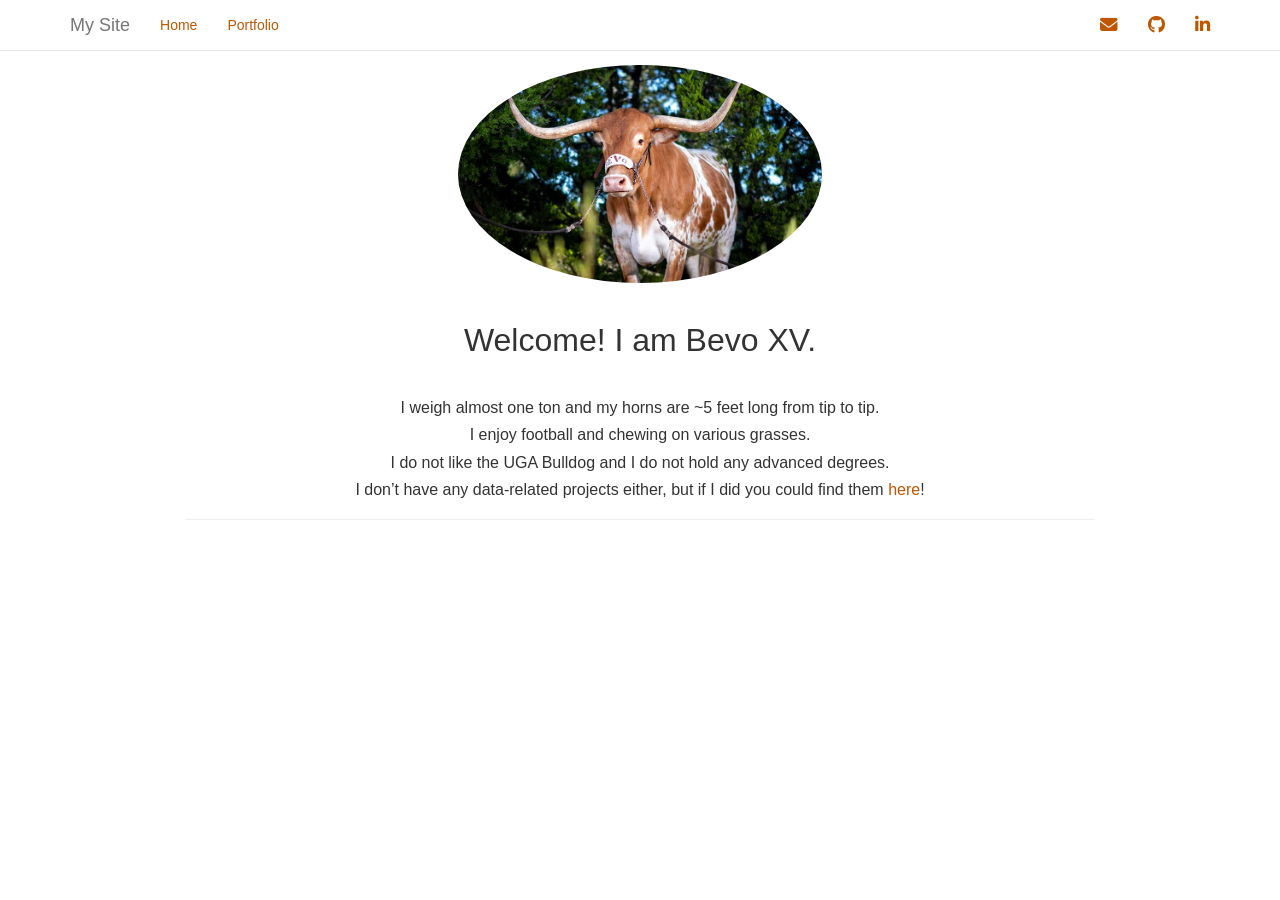
==== index.html @ e65f434f "website" ====
<!DOCTYPE html>

<html>

<head>

<meta charset="utf-8" />
<meta name="generator" content="pandoc" />
<meta http-equiv="X-UA-Compatible" content="IE=EDGE" />




<title>Your Name</title>

<script src="site_libs/header-attrs-2.24/header-attrs.js"></script>
<script src="site_libs/jquery-3.6.0/jquery-3.6.0.min.js"></script>
<meta name="viewport" content="width=device-width, initial-scale=1" />
<link href="site_libs/bootstrap-3.3.5/css/bootstrap.min.css" rel="stylesheet" />
<script src="site_libs/bootstrap-3.3.5/js/bootstrap.min.js"></script>
<script src="site_libs/bootstrap-3.3.5/shim/html5shiv.min.js"></script>
<script src="site_libs/bootstrap-3.3.5/shim/respond.min.js"></script>
<style>h1 {font-size: 34px;}
       h1.title {font-size: 38px;}
       h2 {font-size: 30px;}
       h3 {font-size: 24px;}
       h4 {font-size: 18px;}
       h5 {font-size: 16px;}
       h6 {font-size: 12px;}
       code {color: inherit; background-color: rgba(0, 0, 0, 0.04);}
       pre:not([class]) { background-color: white }</style>
<script src="site_libs/navigation-1.1/tabsets.js"></script>
<link href="site_libs/highlightjs-9.12.0/default.css" rel="stylesheet" />
<script src="site_libs/highlightjs-9.12.0/highlight.js"></script>
<link href="site_libs/font-awesome-6.4.0/css/all.min.css" rel="stylesheet" />
<link href="site_libs/font-awesome-6.4.0/css/v4-shims.min.css" rel="stylesheet" />

<style type="text/css">
  code{white-space: pre-wrap;}
  span.smallcaps{font-variant: small-caps;}
  span.underline{text-decoration: underline;}
  div.column{display: inline-block; vertical-align: top; width: 50%;}
  div.hanging-indent{margin-left: 1.5em; text-indent: -1.5em;}
  ul.task-list{list-style: none;}
    </style>

<style type="text/css">code{white-space: pre;}</style>
<script type="text/javascript">
if (window.hljs) {
  hljs.configure({languages: []});
  hljs.initHighlightingOnLoad();
  if (document.readyState && document.readyState === "complete") {
    window.setTimeout(function() { hljs.initHighlighting(); }, 0);
  }
}
</script>






<link rel="stylesheet" href="styles.css" type="text/css" />



<style type = "text/css">
.main-container {
  max-width: 940px;
  margin-left: auto;
  margin-right: auto;
}
img {
  max-width:100%;
}
.tabbed-pane {
  padding-top: 12px;
}
.html-widget {
  margin-bottom: 20px;
}
button.code-folding-btn:focus {
  outline: none;
}
summary {
  display: list-item;
}
details > summary > p:only-child {
  display: inline;
}
pre code {
  padding: 0;
}
</style>


<style type="text/css">
.dropdown-submenu {
  position: relative;
}
.dropdown-submenu>.dropdown-menu {
  top: 0;
  left: 100%;
  margin-top: -6px;
  margin-left: -1px;
  border-radius: 0 6px 6px 6px;
}
.dropdown-submenu:hover>.dropdown-menu {
  display: block;
}
.dropdown-submenu>a:after {
  display: block;
  content: " ";
  float: right;
  width: 0;
  height: 0;
  border-color: transparent;
  border-style: solid;
  border-width: 5px 0 5px 5px;
  border-left-color: #cccccc;
  margin-top: 5px;
  margin-right: -10px;
}
.dropdown-submenu:hover>a:after {
  border-left-color: #adb5bd;
}
.dropdown-submenu.pull-left {
  float: none;
}
.dropdown-submenu.pull-left>.dropdown-menu {
  left: -100%;
  margin-left: 10px;
  border-radius: 6px 0 6px 6px;
}
</style>

<script type="text/javascript">
// manage active state of menu based on current page
$(document).ready(function () {
  // active menu anchor
  href = window.location.pathname
  href = href.substr(href.lastIndexOf('/') + 1)
  if (href === "")
    href = "index.html";
  var menuAnchor = $('a[href="' + href + '"]');

  // mark the anchor link active (and if it's in a dropdown, also mark that active)
  var dropdown = menuAnchor.closest('li.dropdown');
  if (window.bootstrap) { // Bootstrap 4+
    menuAnchor.addClass('active');
    dropdown.find('> .dropdown-toggle').addClass('active');
  } else { // Bootstrap 3
    menuAnchor.parent().addClass('active');
    dropdown.addClass('active');
  }

  // Navbar adjustments
  var navHeight = $(".navbar").first().height() + 15;
  var style = document.createElement('style');
  var pt = "padding-top: " + navHeight + "px; ";
  var mt = "margin-top: -" + navHeight + "px; ";
  var css = "";
  // offset scroll position for anchor links (for fixed navbar)
  for (var i = 1; i <= 6; i++) {
    css += ".section h" + i + "{ " + pt + mt + "}\n";
  }
  style.innerHTML = "body {" + pt + "padding-bottom: 40px; }\n" + css;
  document.head.appendChild(style);
});
</script>

<!-- tabsets -->

<style type="text/css">
.tabset-dropdown > .nav-tabs {
  display: inline-table;
  max-height: 500px;
  min-height: 44px;
  overflow-y: auto;
  border: 1px solid #ddd;
  border-radius: 4px;
}

.tabset-dropdown > .nav-tabs > li.active:before, .tabset-dropdown > .nav-tabs.nav-tabs-open:before {
  content: "\e259";
  font-family: 'Glyphicons Halflings';
  display: inline-block;
  padding: 10px;
  border-right: 1px solid #ddd;
}

.tabset-dropdown > .nav-tabs.nav-tabs-open > li.active:before {
  content: "\e258";
  font-family: 'Glyphicons Halflings';
  border: none;
}

.tabset-dropdown > .nav-tabs > li.active {
  display: block;
}

.tabset-dropdown > .nav-tabs > li > a,
.tabset-dropdown > .nav-tabs > li > a:focus,
.tabset-dropdown > .nav-tabs > li > a:hover {
  border: none;
  display: inline-block;
  border-radius: 4px;
  background-color: transparent;
}

.tabset-dropdown > .nav-tabs.nav-tabs-open > li {
  display: block;
  float: none;
}

.tabset-dropdown > .nav-tabs > li {
  display: none;
}
</style>

<!-- code folding -->




</head>

<body>


<div class="container-fluid main-container">




<div class="navbar navbar-default  navbar-fixed-top" role="navigation">
  <div class="container">
    <div class="navbar-header">
      <button type="button" class="navbar-toggle collapsed" data-toggle="collapse" data-bs-toggle="collapse" data-target="#navbar" data-bs-target="#navbar">
        <span class="icon-bar"></span>
        <span class="icon-bar"></span>
        <span class="icon-bar"></span>
      </button>
      <a class="navbar-brand" href="index.html">My Site</a>
    </div>
    <div id="navbar" class="navbar-collapse collapse">
      <ul class="nav navbar-nav">
        <li>
  <a href="index.html">Home</a>
</li>
<li>
  <a href="portfolio.html">Portfolio</a>
</li>
      </ul>
      <ul class="nav navbar-nav navbar-right">
        <li>
  <a href="mailto:&lt;your@email.com&gt;">
    <span class="fa fa-envelope fa-lg"></span>
     
  </a>
</li>
<li>
  <a href="http://github.com/USERNAME/">
    <span class="fa fa-github fa-lg"></span>
     
  </a>
</li>
<li>
  <a href="http://linkedin.com/USERNAME">
    <span class="fa fa-linkedin fa-lg"></span>
     
  </a>
</li>
      </ul>
    </div><!--/.nav-collapse -->
  </div><!--/.container -->
</div><!--/.navbar -->

<div id="header">




</div>


<p><img src="avatar.jpg" style=width:40% class="img-circle"></p>
<p><br></p>
<div id="welcome-i-am-bevo-xv." class="section level1">
<h1>Welcome! I am Bevo XV.</h1>
<p></br></p>
<div
id="i-weigh-almost-one-ton-and-my-horns-are-5-feet-long-from-tip-to-tip."
class="section level5">
<h5>I weigh almost one ton and my horns are ~5 feet long from tip to
tip.</h5>
</div>
<div id="i-enjoy-football-and-chewing-on-various-grasses."
class="section level5">
<h5>I enjoy football and chewing on various grasses.</h5>
</div>
<div
id="i-do-not-like-the-uga-bulldog-and-i-do-not-hold-any-advanced-degrees."
class="section level5">
<h5>I do not like the UGA Bulldog and I do not hold any advanced
degrees.</h5>
</div>
<div
id="i-dont-have-any-data-related-projects-either-but-if-i-did-you-could-find-them-here"
class="section level5">
<h5>I don’t have any data-related projects either, but if I did you
could find them <a href="/portfolio">here</a>!</h5>
<hr />
</div>
</div>




</div>

<script>

// add bootstrap table styles to pandoc tables
function bootstrapStylePandocTables() {
  $('tr.odd').parent('tbody').parent('table').addClass('table table-condensed');
}
$(document).ready(function () {
  bootstrapStylePandocTables();
});


</script>

<!-- tabsets -->

<script>
$(document).ready(function () {
  window.buildTabsets("TOC");
});

$(document).ready(function () {
  $('.tabset-dropdown > .nav-tabs > li').click(function () {
    $(this).parent().toggleClass('nav-tabs-open');
  });
});
</script>

<!-- code folding -->


<!-- dynamically load mathjax for compatibility with self-contained -->
<script>
  (function () {
    var script = document.createElement("script");
    script.type = "text/javascript";
    script.src  = "https://mathjax.rstudio.com/latest/MathJax.js?config=TeX-AMS-MML_HTMLorMML";
    document.getElementsByTagName("head")[0].appendChild(script);
  })();
</script>

</body>
</html>
---- site_libs/highlightjs-9.12.0/default.css ----
.hljs-literal {
  color: #990073;
}

.hljs-number {
  color: #099;
}

.hljs-comment {
  color: #998;
  font-style: italic;
}

.hljs-keyword {
  color: #900;
  font-weight: bold;
}

.hljs-string {
  color: #d14;
}
---- site_libs/font-awesome-6.4.0/css/v4-shims.min.css ----
/*!
 * Font Awesome Free 6.4.0 by @fontawesome - https://fontawesome.com
 * License - https://fontawesome.com/license/free (Icons: CC BY 4.0, Fonts: SIL OFL 1.1, Code: MIT License)
 * Copyright 2023 Fonticons, Inc.
 */
.fa.fa-glass:before{content:"\f000"}.fa.fa-envelope-o{font-family:"Font Awesome 6 Free";font-weight:400}.fa.fa-envelope-o:before{content:"\f0e0"}.fa.fa-star-o{font-family:"Font Awesome 6 Free";font-weight:400}.fa.fa-star-o:before{content:"\f005"}.fa.fa-close:before,.fa.fa-remove:before{content:"\f00d"}.fa.fa-gear:before{content:"\f013"}.fa.fa-trash-o{font-family:"Font Awesome 6 Free";font-weight:400}.fa.fa-trash-o:before{content:"\f2ed"}.fa.fa-home:before{content:"\f015"}.fa.fa-file-o{font-family:"Font Awesome 6 Free";font-weight:400}.fa.fa-file-o:before{content:"\f15b"}.fa.fa-clock-o{font-family:"Font Awesome 6 Free";font-weight:400}.fa.fa-clock-o:before{content:"\f017"}.fa.fa-arrow-circle-o-down{font-family:"Font Awesome 6 Free";font-weight:400}.fa.fa-arrow-circle-o-down:before{content:"\f358"}.fa.fa-arrow-circle-o-up{font-family:"Font Awesome 6 Free";font-weight:400}.fa.fa-arrow-circle-o-up:before{content:"\f35b"}.fa.fa-play-circle-o{font-family:"Font Awesome 6 Free";font-weight:400}.fa.fa-play-circle-o:before{content:"\f144"}.fa.fa-repeat:before,.fa.fa-rotate-right:before{content:"\f01e"}.fa.fa-refresh:before{content:"\f021"}.fa.fa-list-alt{font-family:"Font Awesome 6 Free";font-weight:400}.fa.fa-list-alt:before{content:"\f022"}.fa.fa-dedent:before{content:"\f03b"}.fa.fa-video-camera:before{content:"\f03d"}.fa.fa-picture-o{font-family:"Font Awesome 6 Free";font-weight:400}.fa.fa-picture-o:before{content:"\f03e"}.fa.fa-photo{font-family:"Font Awesome 6 Free";font-weight:400}.fa.fa-photo:before{content:"\f03e"}.fa.fa-image{font-family:"Font Awesome 6 Free";font-weight:400}.fa.fa-image:before{content:"\f03e"}.fa.fa-map-marker:before{content:"\f3c5"}.fa.fa-pencil-square-o{font-family:"Font Awesome 6 Free";font-weight:400}.fa.fa-pencil-square-o:before{content:"\f044"}.fa.fa-edit{font-family:"Font Awesome 6 Free";font-weight:400}.fa.fa-edit:before{content:"\f044"}.fa.fa-share-square-o:before{content:"\f14d"}.fa.fa-check-square-o{font-family:"Font Awesome 6 Free";font-weight:400}.fa.fa-check-square-o:before{content:"\f14a"}.fa.fa-arrows:before{content:"\f0b2"}.fa.fa-times-circle-o{font-family:"Font Awesome 6 Free";font-weight:400}.fa.fa-times-circle-o:before{content:"\f057"}.fa.fa-check-circle-o{font-family:"Font Awesome 6 Free";font-weight:400}.fa.fa-check-circle-o:before{content:"\f058"}.fa.fa-mail-forward:before{content:"\f064"}.fa.fa-expand:before{content:"\f424"}.fa.fa-compress:before{content:"\f422"}.fa.fa-eye,.fa.fa-eye-slash{font-family:"Font Awesome 6 Free";font-weight:400}.fa.fa-warning:before{content:"\f071"}.fa.fa-calendar:before{content:"\f073"}.fa.fa-arrows-v:before{content:"\f338"}.fa.fa-arrows-h:before{content:"\f337"}.fa.fa-bar-chart-o:before,.fa.fa-bar-chart:before{content:"\e0e3"}.fa.fa-twitter-square{font-family:"Font Awesome 6 Brands";font-weight:400}.fa.fa-twitter-square:before{content:"\f081"}.fa.fa-facebook-square{font-family:"Font Awesome 6 Brands";font-weight:400}.fa.fa-facebook-square:before{content:"\f082"}.fa.fa-gears:before{content:"\f085"}.fa.fa-thumbs-o-up{font-family:"Font Awesome 6 Free";font-weight:400}.fa.fa-thumbs-o-up:before{content:"\f164"}.fa.fa-thumbs-o-down{font-family:"Font Awesome 6 Free";font-weight:400}.fa.fa-thumbs-o-down:before{content:"\f165"}.fa.fa-heart-o{font-family:"Font Awesome 6 Free";font-weight:400}.fa.fa-heart-o:before{content:"\f004"}.fa.fa-sign-out:before{content:"\f2f5"}.fa.fa-linkedin-square{font-family:"Font Awesome 6 Brands";font-weight:400}.fa.fa-linkedin-square:before{content:"\f08c"}.fa.fa-thumb-tack:before{content:"\f08d"}.fa.fa-external-link:before{content:"\f35d"}.fa.fa-sign-in:before{content:"\f2f6"}.fa.fa-github-square{font-family:"Font Awesome 6 Brands";font-weight:400}.fa.fa-github-square:before{content:"\f092"}.fa.fa-lemon-o{font-family:"Font Awesome 6 Free";font-weight:400}.fa.fa-lemon-o:before{content:"\f094"}.fa.fa-square-o{font-family:"Font Awesome 6 Free";font-weight:400}.fa.fa-square-o:before{content:"\f0c8"}.fa.fa-bookmark-o{font-family:"Font Awesome 6 Free";font-weight:400}.fa.fa-bookmark-o:before{content:"\f02e"}.fa.fa-facebook,.fa.fa-twitter{font-family:"Font Awesome 6 Brands";font-weight:400}.fa.fa-facebook:before{content:"\f39e"}.fa.fa-facebook-f{font-family:"Font Awesome 6 Brands";font-weight:400}.fa.fa-facebook-f:before{content:"\f39e"}.fa.fa-github{font-family:"Font Awesome 6 Brands";font-weight:400}.fa.fa-credit-card{font-family:"Font Awesome 6 Free";font-weight:400}.fa.fa-feed:before{content:"\f09e"}.fa.fa-hdd-o{font-family:"Font Awesome 6 Free";font-weight:400}.fa.fa-hdd-o:before{content:"\f0a0"}.fa.fa-hand-o-right{font-family:"Font Awesome 6 Free";font-weight:400}.fa.fa-hand-o-right:before{content:"\f0a4"}.fa.fa-hand-o-left{font-family:"Font Awesome 6 Free";font-weight:400}.fa.fa-hand-o-left:before{content:"\f0a5"}.fa.fa-hand-o-up{font-family:"Font Awesome 6 Free";font-weight:400}.fa.fa-hand-o-up:before{content:"\f0a6"}.fa.fa-hand-o-down{font-family:"Font Awesome 6 Free";font-weight:400}.fa.fa-hand-o-down:before{content:"\f0a7"}.fa.fa-globe:before{content:"\f57d"}.fa.fa-tasks:before{content:"\f828"}.fa.fa-arrows-alt:before{content:"\f31e"}.fa.fa-group:before{content:"\f0c0"}.fa.fa-chain:before{content:"\f0c1"}.fa.fa-cut:before{content:"\f0c4"}.fa.fa-files-o{font-family:"Font Awesome 6 Free";font-weight:400}.fa.fa-files-o:before{content:"\f0c5"}.fa.fa-floppy-o{font-family:"Font Awesome 6 Free";font-weight:400}.fa.fa-floppy-o:before{content:"\f0c7"}.fa.fa-save{font-family:"Font Awesome 6 Free";font-weight:400}.fa.fa-save:before{content:"\f0c7"}.fa.fa-navicon:before,.fa.fa-reorder:before{content:"\f0c9"}.fa.fa-magic:before{content:"\e2ca"}.fa.fa-pinterest,.fa.fa-pinterest-square{font-family:"Font Awesome 6 Brands";font-weight:400}.fa.fa-pinterest-square:before{content:"\f0d3"}.fa.fa-google-plus-square{font-family:"Font Awesome 6 Brands";font-weight:400}.fa.fa-google-plus-square:before{content:"\f0d4"}.fa.fa-google-plus{font-family:"Font Awesome 6 Brands";font-weight:400}.fa.fa-google-plus:before{content:"\f0d5"}.fa.fa-money:before{content:"\f3d1"}.fa.fa-unsorted:before{content:"\f0dc"}.fa.fa-sort-desc:before{content:"\f0dd"}.fa.fa-sort-asc:before{content:"\f0de"}.fa.fa-linkedin{font-family:"Font Awesome 6 Brands";font-weight:400}.fa.fa-linkedin:before{content:"\f0e1"}.fa.fa-rotate-left:before{content:"\f0e2"}.fa.fa-legal:before{content:"\f0e3"}.fa.fa-dashboard:before,.fa.fa-tachometer:before{content:"\f625"}.fa.fa-comment-o{font-family:"Font Awesome 6 Free";font-weight:400}.fa.fa-comment-o:before{content:"\f075"}.fa.fa-comments-o{font-family:"Font Awesome 6 Free";font-weight:400}.fa.fa-comments-o:before{content:"\f086"}.fa.fa-flash:before{content:"\f0e7"}.fa.fa-clipboard:before{content:"\f0ea"}.fa.fa-lightbulb-o{font-family:"Font Awesome 6 Free";font-weight:400}.fa.fa-lightbulb-o:before{content:"\f0eb"}.fa.fa-exchange:before{content:"\f362"}.fa.fa-cloud-download:before{content:"\f0ed"}.fa.fa-cloud-upload:before{content:"\f0ee"}.fa.fa-bell-o{font-family:"Font Awesome 6 Free";font-weight:400}.fa.fa-bell-o:before{content:"\f0f3"}.fa.fa-cutlery:before{content:"\f2e7"}.fa.fa-file-text-o{font-family:"Font Awesome 6 Free";font-weight:400}.fa.fa-file-text-o:before{content:"\f15c"}.fa.fa-building-o{font-family:"Font Awesome 6 Free";font-weight:400}.fa.fa-building-o:before{content:"\f1ad"}.fa.fa-hospital-o{font-family:"Font Awesome 6 Free";font-weight:400}.fa.fa-hospital-o:before{content:"\f0f8"}.fa.fa-tablet:before{content:"\f3fa"}.fa.fa-mobile-phone:before,.fa.fa-mobile:before{content:"\f3cd"}.fa.fa-circle-o{font-family:"Font Awesome 6 Free";font-weight:400}.fa.fa-circle-o:before{content:"\f111"}.fa.fa-mail-reply:before{content:"\f3e5"}.fa.fa-github-alt{font-family:"Font Awesome 6 Brands";font-weight:400}.fa.fa-folder-o{font-family:"Font Awesome 6 Free";font-weight:400}.fa.fa-folder-o:before{content:"\f07b"}.fa.fa-folder-open-o{font-family:"Font Awesome 6 Free";font-weight:400}.fa.fa-folder-open-o:before{content:"\f07c"}.fa.fa-smile-o{font-family:"Font Awesome 6 Free";font-weight:400}.fa.fa-smile-o:before{content:"\f118"}.fa.fa-frown-o{font-family:"Font Awesome 6 Free";font-weight:400}.fa.fa-frown-o:before{content:"\f119"}.fa.fa-meh-o{font-family:"Font Awesome 6 Free";font-weight:400}.fa.fa-meh-o:before{content:"\f11a"}.fa.fa-keyboard-o{font-family:"Font Awesome 6 Free";font-weight:400}.fa.fa-keyboard-o:before{content:"\f11c"}.fa.fa-flag-o{font-family:"Font Awesome 6 Free";font-weight:400}.fa.fa-flag-o:before{content:"\f024"}.fa.fa-mail-reply-all:before{content:"\f122"}.fa.fa-star-half-o{font-family:"Font Awesome 6 Free";font-weight:400}.fa.fa-star-half-o:before{content:"\f5c0"}.fa.fa-star-half-empty{font-family:"Font Awesome 6 Free";font-weight:400}.fa.fa-star-half-empty:before{content:"\f5c0"}.fa.fa-star-half-full{font-family:"Font Awesome 6 Free";font-weight:400}.fa.fa-star-half-full:before{content:"\f5c0"}.fa.fa-code-fork:before{content:"\f126"}.fa.fa-chain-broken:before,.fa.fa-unlink:before{content:"\f127"}.fa.fa-calendar-o{font-family:"Font Awesome 6 Free";font-weight:400}.fa.fa-calendar-o:before{content:"\f133"}.fa.fa-css3,.fa.fa-html5,.fa.fa-maxcdn{font-family:"Font Awesome 6 Brands";font-weight:400}.fa.fa-unlock-alt:before{content:"\f09c"}.fa.fa-minus-square-o{font-family:"Font Awesome 6 Free";font-weight:400}.fa.fa-minus-square-o:before{content:"\f146"}.fa.fa-level-up:before{content:"\f3bf"}.fa.fa-level-down:before{content:"\f3be"}.fa.fa-pencil-square:before{content:"\f14b"}.fa.fa-external-link-square:before{content:"\f360"}.fa.fa-compass{font-family:"Font Awesome 6 Free";font-weight:400}.fa.fa-caret-square-o-down{font-family:"Font Awesome 6 Free";font-weight:400}.fa.fa-caret-square-o-down:before{content:"\f150"}.fa.fa-toggle-down{font-family:"Font Awesome 6 Free";font-weight:400}.fa.fa-toggle-down:before{content:"\f150"}.fa.fa-caret-square-o-up{font-family:"Font Awesome 6 Free";font-weight:400}.fa.fa-caret-square-o-up:before{content:"\f151"}.fa.fa-toggle-up{font-family:"Font Awesome 6 Free";font-weight:400}.fa.fa-toggle-up:before{content:"\f151"}.fa.fa-caret-square-o-right{font-family:"Font Awesome 6 Free";font-weight:400}.fa.fa-caret-square-o-right:before{content:"\f152"}.fa.fa-toggle-right{font-family:"Font Awesome 6 Free";font-weight:400}.fa.fa-toggle-right:before{content:"\f152"}.fa.fa-eur:before,.fa.fa-euro:before{content:"\f153"}.fa.fa-gbp:before{content:"\f154"}.fa.fa-dollar:before,.fa.fa-usd:before{content:"\24"}.fa.fa-inr:before,.fa.fa-rupee:before{content:"\e1bc"}.fa.fa-cny:before,.fa.fa-jpy:before,.fa.fa-rmb:before,.fa.fa-yen:before{content:"\f157"}.fa.fa-rouble:before,.fa.fa-rub:before,.fa.fa-ruble:before{content:"\f158"}.fa.fa-krw:before,.fa.fa-won:before{content:"\f159"}.fa.fa-bitcoin,.fa.fa-btc{font-family:"Font Awesome 6 Brands";font-weight:400}.fa.fa-bitcoin:before{content:"\f15a"}.fa.fa-file-text:before{content:"\f15c"}.fa.fa-sort-alpha-asc:before{content:"\f15d"}.fa.fa-sort-alpha-desc:before{content:"\f881"}.fa.fa-sort-amount-asc:before{content:"\f884"}.fa.fa-sort-amount-desc:before{content:"\f160"}.fa.fa-sort-numeric-asc:before{content:"\f162"}.fa.fa-sort-numeric-desc:before{content:"\f886"}.fa.fa-youtube-square{font-family:"Font Awesome 6 Brands";font-weight:400}.fa.fa-youtube-square:before{content:"\f431"}.fa.fa-xing,.fa.fa-xing-square,.fa.fa-youtube{font-family:"Font Awesome 6 Brands";font-weight:400}.fa.fa-xing-square:before{content:"\f169"}.fa.fa-youtube-play{font-family:"Font Awesome 6 Brands";font-weight:400}.fa.fa-youtube-play:before{content:"\f167"}.fa.fa-adn,.fa.fa-bitbucket,.fa.fa-bitbucket-square,.fa.fa-dropbox,.fa.fa-flickr,.fa.fa-instagram,.fa.fa-stack-overflow{font-family:"Font Awesome 6 Brands";font-weight:400}.fa.fa-bitbucket-square:before{content:"\f171"}.fa.fa-tumblr,.fa.fa-tumblr-square{font-family:"Font Awesome 6 Brands";font-weight:400}.fa.fa-tumblr-square:before{content:"\f174"}.fa.fa-long-arrow-down:before{content:"\f309"}.fa.fa-long-arrow-up:before{content:"\f30c"}.fa.fa-long-arrow-left:before{content:"\f30a"}.fa.fa-long-arrow-right:before{content:"\f30b"}.fa.fa-android,.fa.fa-apple,.fa.fa-dribbble,.fa.fa-foursquare,.fa.fa-gittip,.fa.fa-gratipay,.fa.fa-linux,.fa.fa-skype,.fa.fa-trello,.fa.fa-windows{font-family:"Font Awesome 6 Brands";font-weight:400}.fa.fa-gittip:before{content:"\f184"}.fa.fa-sun-o{font-family:"Font Awesome 6 Free";font-weight:400}.fa.fa-sun-o:before{content:"\f185"}.fa.fa-moon-o{font-family:"Font Awesome 6 Free";font-weight:400}.fa.fa-moon-o:before{content:"\f186"}.fa.fa-pagelines,.fa.fa-renren,.fa.fa-stack-exchange,.fa.fa-vk,.fa.fa-weibo{font-family:"Font Awesome 6 Brands";font-weight:400}.fa.fa-arrow-circle-o-right{font-family:"Font Awesome 6 Free";font-weight:400}.fa.fa-arrow-circle-o-right:before{content:"\f35a"}.fa.fa-arrow-circle-o-left{font-family:"Font Awesome 6 Free";font-weight:400}.fa.fa-arrow-circle-o-left:before{content:"\f359"}.fa.fa-caret-square-o-left{font-family:"Font Awesome 6 Free";font-weight:400}.fa.fa-caret-square-o-left:before{content:"\f191"}.fa.fa-toggle-left{font-family:"Font Awesome 6 Free";font-weight:400}.fa.fa-toggle-left:before{content:"\f191"}.fa.fa-dot-circle-o{font-family:"Font Awesome 6 Free";font-weight:400}.fa.fa-dot-circle-o:before{content:"\f192"}.fa.fa-vimeo-square{font-family:"Font Awesome 6 Brands";font-weight:400}.fa.fa-vimeo-square:before{content:"\f194"}.fa.fa-try:before,.fa.fa-turkish-lira:before{content:"\e2bb"}.fa.fa-plus-square-o{font-family:"Font Awesome 6 Free";font-weight:400}.fa.fa-plus-square-o:before{content:"\f0fe"}.fa.fa-openid,.fa.fa-slack,.fa.fa-wordpress{font-family:"Font Awesome 6 Brands";font-weight:400}.fa.fa-bank:before,.fa.fa-institution:before{content:"\f19c"}.fa.fa-mortar-board:before{content:"\f19d"}.fa.fa-google,.fa.fa-reddit,.fa.fa-reddit-square,.fa.fa-yahoo{font-family:"Font Awesome 6 Brands";font-weight:400}.fa.fa-reddit-square:before{content:"\f1a2"}.fa.fa-behance,.fa.fa-behance-square,.fa.fa-delicious,.fa.fa-digg,.fa.fa-drupal,.fa.fa-joomla,.fa.fa-pied-piper-alt,.fa.fa-pied-piper-pp,.fa.fa-stumbleupon,.fa.fa-stumbleupon-circle{font-family:"Font Awesome 6 Brands";font-weight:400}.fa.fa-behance-square:before{content:"\f1b5"}.fa.fa-steam,.fa.fa-steam-square{font-family:"Font Awesome 6 Brands";font-weight:400}.fa.fa-steam-square:before{content:"\f1b7"}.fa.fa-automobile:before{content:"\f1b9"}.fa.fa-cab:before{content:"\f1ba"}.fa.fa-deviantart,.fa.fa-soundcloud,.fa.fa-spotify{font-family:"Font Awesome 6 Brands";font-weight:400}.fa.fa-file-pdf-o{font-family:"Font Awesome 6 Free";font-weight:400}.fa.fa-file-pdf-o:before{content:"\f1c1"}.fa.fa-file-word-o{font-family:"Font Awesome 6 Free";font-weight:400}.fa.fa-file-word-o:before{content:"\f1c2"}.fa.fa-file-excel-o{font-family:"Font Awesome 6 Free";font-weight:400}.fa.fa-file-excel-o:before{content:"\f1c3"}.fa.fa-file-powerpoint-o{font-family:"Font Awesome 6 Free";font-weight:400}.fa.fa-file-powerpoint-o:before{content:"\f1c4"}.fa.fa-file-image-o{font-family:"Font Awesome 6 Free";font-weight:400}.fa.fa-file-image-o:before{content:"\f1c5"}.fa.fa-file-photo-o{font-family:"Font Awesome 6 Free";font-weight:400}.fa.fa-file-photo-o:before{content:"\f1c5"}.fa.fa-file-picture-o{font-family:"Font Awesome 6 Free";font-weight:400}.fa.fa-file-picture-o:before{content:"\f1c5"}.fa.fa-file-archive-o{font-family:"Font Awesome 6 Free";font-weight:400}.fa.fa-file-archive-o:before{content:"\f1c6"}.fa.fa-file-zip-o{font-family:"Font Awesome 6 Free";font-weight:400}.fa.fa-file-zip-o:before{content:"\f1c6"}.fa.fa-file-audio-o{font-family:"Font Awesome 6 Free";font-weight:400}.fa.fa-file-audio-o:before{content:"\f1c7"}.fa.fa-file-sound-o{font-family:"Font Awesome 6 Free";font-weight:400}.fa.fa-file-sound-o:before{content:"\f1c7"}.fa.fa-file-video-o{font-family:"Font Awesome 6 Free";font-weight:400}.fa.fa-file-video-o:before{content:"\f1c8"}.fa.fa-file-movie-o{font-family:"Font Awesome 6 Free";font-weight:400}.fa.fa-file-movie-o:before{content:"\f1c8"}.fa.fa-file-code-o{font-family:"Font Awesome 6 Free";font-weight:400}.fa.fa-file-code-o:before{content:"\f1c9"}.fa.fa-codepen,.fa.fa-jsfiddle,.fa.fa-vine{font-family:"Font Awesome 6 Brands";font-weight:400}.fa.fa-life-bouy:before,.fa.fa-life-buoy:before,.fa.fa-life-saver:before,.fa.fa-support:before{content:"\f1cd"}.fa.fa-circle-o-notch:before{content:"\f1ce"}.fa.fa-ra,.fa.fa-rebel{font-family:"Font Awesome 6 Brands";font-weight:400}.fa.fa-ra:before{content:"\f1d0"}.fa.fa-resistance{font-family:"Font Awesome 6 Brands";font-weight:400}.fa.fa-resistance:before{content:"\f1d0"}.fa.fa-empire,.fa.fa-ge{font-family:"Font Awesome 6 Brands";font-weight:400}.fa.fa-ge:before{content:"\f1d1"}.fa.fa-git-square{font-family:"Font Awesome 6 Brands";font-weight:400}.fa.fa-git-square:before{content:"\f1d2"}.fa.fa-git,.fa.fa-hacker-news,.fa.fa-y-combinator-square{font-family:"Font Awesome 6 Brands";font-weight:400}.fa.fa-y-combinator-square:before{content:"\f1d4"}.fa.fa-yc-square{font-family:"Font Awesome 6 Brands";font-weight:400}.fa.fa-yc-square:before{content:"\f1d4"}.fa.fa-qq,.fa.fa-tencent-weibo,.fa.fa-wechat,.fa.fa-weixin{font-family:"Font Awesome 6 Brands";font-weight:400}.fa.fa-wechat:before{content:"\f1d7"}.fa.fa-send:before{content:"\f1d8"}.fa.fa-paper-plane-o{font-family:"Font Awesome 6 Free";font-weight:400}.fa.fa-paper-plane-o:before{content:"\f1d8"}.fa.fa-send-o{font-family:"Font Awesome 6 Free";font-weight:400}.fa.fa-send-o:before{content:"\f1d8"}.fa.fa-circle-thin{font-family:"Font Awesome 6 Free";font-weight:400}.fa.fa-circle-thin:before{content:"\f111"}.fa.fa-header:before{content:"\f1dc"}.fa.fa-futbol-o{font-family:"Font Awesome 6 Free";font-weight:400}.fa.fa-futbol-o:before{content:"\f1e3"}.fa.fa-soccer-ball-o{font-family:"Font Awesome 6 Free";font-weight:400}.fa.fa-soccer-ball-o:before{content:"\f1e3"}.fa.fa-slideshare,.fa.fa-twitch,.fa.fa-yelp{font-family:"Font Awesome 6 Brands";font-weight:400}.fa.fa-newspaper-o{font-family:"Font Awesome 6 Free";font-weight:400}.fa.fa-newspaper-o:before{content:"\f1ea"}.fa.fa-cc-amex,.fa.fa-cc-discover,.fa.fa-cc-mastercard,.fa.fa-cc-paypal,.fa.fa-cc-stripe,.fa.fa-cc-visa,.fa.fa-google-wallet,.fa.fa-paypal{font-family:"Font Awesome 6 Brands";font-weight:400}.fa.fa-bell-slash-o{font-family:"Font Awesome 6 Free";font-weight:400}.fa.fa-bell-slash-o:before{content:"\f1f6"}.fa.fa-trash:before{content:"\f2ed"}.fa.fa-copyright{font-family:"Font Awesome 6 Free";font-weight:400}.fa.fa-eyedropper:before{content:"\f1fb"}.fa.fa-area-chart:before{content:"\f1fe"}.fa.fa-pie-chart:before{content:"\f200"}.fa.fa-line-chart:before{content:"\f201"}.fa.fa-lastfm,.fa.fa-lastfm-square{font-family:"Font Awesome 6 Brands";font-weight:400}.fa.fa-lastfm-square:before{content:"\f203"}.fa.fa-angellist,.fa.fa-ioxhost{font-family:"Font Awesome 6 Brands";font-weight:400}.fa.fa-cc{font-family:"Font Awesome 6 Free";font-weight:400}.fa.fa-cc:before{content:"\f20a"}.fa.fa-ils:before,.fa.fa-shekel:before,.fa.fa-sheqel:before{content:"\f20b"}.fa.fa-buysellads,.fa.fa-connectdevelop,.fa.fa-dashcube,.fa.fa-forumbee,.fa.fa-leanpub,.fa.fa-sellsy,.fa.fa-shirtsinbulk,.fa.fa-simplybuilt,.fa.fa-skyatlas{font-family:"Font Awesome 6 Brands";font-weight:400}.fa.fa-diamond{font-family:"Font Awesome 6 Free";font-weight:400}.fa.fa-diamond:before{content:"\f3a5"}.fa.fa-intersex:before,.fa.fa-transgender:before{content:"\f224"}.fa.fa-transgender-alt:before{content:"\f225"}.fa.fa-facebook-official{font-family:"Font Awesome 6 Brands";font-weight:400}.fa.fa-facebook-official:before{content:"\f09a"}.fa.fa-pinterest-p,.fa.fa-whatsapp{font-family:"Font Awesome 6 Brands";font-weight:400}.fa.fa-hotel:before{content:"\f236"}.fa.fa-medium,.fa.fa-viacoin,.fa.fa-y-combinator,.fa.fa-yc{font-family:"Font Awesome 6 Brands";font-weight:400}.fa.fa-yc:before{content:"\f23b"}.fa.fa-expeditedssl,.fa.fa-opencart,.fa.fa-optin-monster{font-family:"Font Awesome 6 Brands";font-weight:400}.fa.fa-battery-4:before,.fa.fa-battery:before{content:"\f240"}.fa.fa-battery-3:before{content:"\f241"}.fa.fa-battery-2:before{content:"\f242"}.fa.fa-battery-1:before{content:"\f243"}.fa.fa-battery-0:before{content:"\f244"}.fa.fa-object-group,.fa.fa-object-ungroup,.fa.fa-sticky-note-o{font-family:"Font Awesome 6 Free";font-weight:400}.fa.fa-sticky-note-o:before{content:"\f249"}.fa.fa-cc-diners-club,.fa.fa-cc-jcb{font-family:"Font Awesome 6 Brands";font-weight:400}.fa.fa-clone{font-family:"Font Awesome 6 Free";font-weight:400}.fa.fa-hourglass-o:before{content:"\f254"}.fa.fa-hourglass-1:before{content:"\f251"}.fa.fa-hourglass-2:before{content:"\f252"}.fa.fa-hourglass-3:before{content:"\f253"}.fa.fa-hand-rock-o{font-family:"Font Awesome 6 Free";font-weight:400}.fa.fa-hand-rock-o:before{content:"\f255"}.fa.fa-hand-grab-o{font-family:"Font Awesome 6 Free";font-weight:400}.fa.fa-hand-grab-o:before{content:"\f255"}.fa.fa-hand-paper-o{font-family:"Font Awesome 6 Free";font-weight:400}.fa.fa-hand-paper-o:before{content:"\f256"}.fa.fa-hand-stop-o{font-family:"Font Awesome 6 Free";font-weight:400}.fa.fa-hand-stop-o:before{content:"\f256"}.fa.fa-hand-scissors-o{font-family:"Font Awesome 6 Free";font-weight:400}.fa.fa-hand-scissors-o:before{content:"\f257"}.fa.fa-hand-lizard-o{font-family:"Font Awesome 6 Free";font-weight:400}.fa.fa-hand-lizard-o:before{content:"\f258"}.fa.fa-hand-spock-o{font-family:"Font Awesome 6 Free";font-weight:400}.fa.fa-hand-spock-o:before{content:"\f259"}.fa.fa-hand-pointer-o{font-family:"Font Awesome 6 Free";font-weight:400}.fa.fa-hand-pointer-o:before{content:"\f25a"}.fa.fa-hand-peace-o{font-family:"Font Awesome 6 Free";font-weight:400}.fa.fa-hand-peace-o:before{content:"\f25b"}.fa.fa-registered{font-family:"Font Awesome 6 Free";font-weight:400}.fa.fa-creative-commons,.fa.fa-gg,.fa.fa-gg-circle,.fa.fa-odnoklassniki,.fa.fa-odnoklassniki-square{font-family:"Font Awesome 6 Brands";font-weight:400}.fa.fa-odnoklassniki-square:before{content:"\f264"}.fa.fa-chrome,.fa.fa-firefox,.fa.fa-get-pocket,.fa.fa-internet-explorer,.fa.fa-opera,.fa.fa-safari,.fa.fa-wikipedia-w{font-family:"Font Awesome 6 Brands";font-weight:400}.fa.fa-television:before{content:"\f26c"}.fa.fa-500px,.fa.fa-amazon,.fa.fa-contao{font-family:"Font Awesome 6 Brands";font-weight:400}.fa.fa-calendar-plus-o{font-family:"Font Awesome 6 Free";font-weight:400}.fa.fa-calendar-plus-o:before{content:"\f271"}.fa.fa-calendar-minus-o{font-family:"Font Awesome 6 Free";font-weight:400}.fa.fa-calendar-minus-o:before{content:"\f272"}.fa.fa-calendar-times-o{font-family:"Font Awesome 6 Free";font-weight:400}.fa.fa-calendar-times-o:before{content:"\f273"}.fa.fa-calendar-check-o{font-family:"Font Awesome 6 Free";font-weight:400}.fa.fa-calendar-check-o:before{content:"\f274"}.fa.fa-map-o{font-family:"Font Awesome 6 Free";font-weight:400}.fa.fa-map-o:before{content:"\f279"}.fa.fa-commenting:before{content:"\f4ad"}.fa.fa-commenting-o{font-family:"Font Awesome 6 Free";font-weight:400}.fa.fa-commenting-o:before{content:"\f4ad"}.fa.fa-houzz,.fa.fa-vimeo{font-family:"Font Awesome 6 Brands";font-weight:400}.fa.fa-vimeo:before{content:"\f27d"}.fa.fa-black-tie,.fa.fa-edge,.fa.fa-fonticons,.fa.fa-reddit-alien{font-family:"Font Awesome 6 Brands";font-weight:400}.fa.fa-credit-card-alt:before{content:"\f09d"}.fa.fa-codiepie,.fa.fa-fort-awesome,.fa.fa-mixcloud,.fa.fa-modx,.fa.fa-product-hunt,.fa.fa-scribd,.fa.fa-usb{font-family:"Font Awesome 6 Brands";font-weight:400}.fa.fa-pause-circle-o{font-family:"Font Awesome 6 Free";font-weight:400}.fa.fa-pause-circle-o:before{content:"\f28b"}.fa.fa-stop-circle-o{font-family:"Font Awesome 6 Free";font-weight:400}.fa.fa-stop-circle-o:before{content:"\f28d"}.fa.fa-bluetooth,.fa.fa-bluetooth-b,.fa.fa-envira,.fa.fa-gitlab,.fa.fa-wheelchair-alt,.fa.fa-wpbeginner,.fa.fa-wpforms{font-family:"Font Awesome 6 Brands";font-weight:400}.fa.fa-wheelchair-alt:before{content:"\f368"}.fa.fa-question-circle-o{font-family:"Font Awesome 6 Free";font-weight:400}.fa.fa-question-circle-o:before{content:"\f059"}.fa.fa-volume-control-phone:before{content:"\f2a0"}.fa.fa-asl-interpreting:before{content:"\f2a3"}.fa.fa-deafness:before,.fa.fa-hard-of-hearing:before{content:"\f2a4"}.fa.fa-glide,.fa.fa-glide-g{font-family:"Font Awesome 6 Brands";font-weight:400}.fa.fa-signing:before{content:"\f2a7"}.fa.fa-viadeo,.fa.fa-viadeo-square{font-family:"Font Awesome 6 Brands";font-weight:400}.fa.fa-viadeo-square:before{content:"\f2aa"}.fa.fa-snapchat,.fa.fa-snapchat-ghost{font-family:"Font Awesome 6 Brands";font-weight:400}.fa.fa-snapchat-ghost:before{content:"\f2ab"}.fa.fa-snapchat-square{font-family:"Font Awesome 6 Brands";font-weight:400}.fa.fa-snapchat-square:before{content:"\f2ad"}.fa.fa-first-order,.fa.fa-google-plus-official,.fa.fa-pied-piper,.fa.fa-themeisle,.fa.fa-yoast{font-family:"Font Awesome 6 Brands";font-weight:400}.fa.fa-google-plus-official:before{content:"\f2b3"}.fa.fa-google-plus-circle{font-family:"Font Awesome 6 Brands";font-weight:400}.fa.fa-google-plus-circle:before{content:"\f2b3"}.fa.fa-fa,.fa.fa-font-awesome{font-family:"Font Awesome 6 Brands";font-weight:400}.fa.fa-fa:before{content:"\f2b4"}.fa.fa-handshake-o{font-family:"Font Awesome 6 Free";font-weight:400}.fa.fa-handshake-o:before{content:"\f2b5"}.fa.fa-envelope-open-o{font-family:"Font Awesome 6 Free";font-weight:400}.fa.fa-envelope-open-o:before{content:"\f2b6"}.fa.fa-linode{font-family:"Font Awesome 6 Brands";font-weight:400}.fa.fa-address-book-o{font-family:"Font Awesome 6 Free";font-weight:400}.fa.fa-address-book-o:before{content:"\f2b9"}.fa.fa-vcard:before{content:"\f2bb"}.fa.fa-address-card-o{font-family:"Font Awesome 6 Free";font-weight:400}.fa.fa-address-card-o:before{content:"\f2bb"}.fa.fa-vcard-o{font-family:"Font Awesome 6 Free";font-weight:400}.fa.fa-vcard-o:before{content:"\f2bb"}.fa.fa-user-circle-o{font-family:"Font Awesome 6 Free";font-weight:400}.fa.fa-user-circle-o:before{content:"\f2bd"}.fa.fa-user-o{font-family:"Font Awesome 6 Free";font-weight:400}.fa.fa-user-o:before{content:"\f007"}.fa.fa-id-badge{font-family:"Font Awesome 6 Free";font-weight:400}.fa.fa-drivers-license:before{content:"\f2c2"}.fa.fa-id-card-o{font-family:"Font Awesome 6 Free";font-weight:400}.fa.fa-id-card-o:before{content:"\f2c2"}.fa.fa-drivers-license-o{font-family:"Font Awesome 6 Free";font-weight:400}.fa.fa-drivers-license-o:before{content:"\f2c2"}.fa.fa-free-code-camp,.fa.fa-quora,.fa.fa-telegram{font-family:"Font Awesome 6 Brands";font-weight:400}.fa.fa-thermometer-4:before,.fa.fa-thermometer:before{content:"\f2c7"}.fa.fa-thermometer-3:before{content:"\f2c8"}.fa.fa-thermometer-2:before{content:"\f2c9"}.fa.fa-thermometer-1:before{content:"\f2ca"}.fa.fa-thermometer-0:before{content:"\f2cb"}.fa.fa-bathtub:before,.fa.fa-s15:before{content:"\f2cd"}.fa.fa-window-maximize,.fa.fa-window-restore{font-family:"Font Awesome 6 Free";font-weight:400}.fa.fa-times-rectangle:before{content:"\f410"}.fa.fa-window-close-o{font-family:"Font Awesome 6 Free";font-weight:400}.fa.fa-window-close-o:before{content:"\f410"}.fa.fa-times-rectangle-o{font-family:"Font Awesome 6 Free";font-weight:400}.fa.fa-times-rectangle-o:before{content:"\f410"}.fa.fa-bandcamp,.fa.fa-eercast,.fa.fa-etsy,.fa.fa-grav,.fa.fa-imdb,.fa.fa-ravelry{font-family:"Font Awesome 6 Brands";font-weight:400}.fa.fa-eercast:before{content:"\f2da"}.fa.fa-snowflake-o{font-family:"Font Awesome 6 Free";font-weight:400}.fa.fa-snowflake-o:before{content:"\f2dc"}.fa.fa-meetup,.fa.fa-superpowers,.fa.fa-wpexplorer{font-family:"Font Awesome 6 Brands";font-weight:400}
---- styles.css ----
body {
  background-color:white;
}
a {
  color: #bf5700;
}
a:link {
  color: #bf5700;
}
a:hover {
  color: #bf5700;
}
h1 {
  font-size: 32px;
  text-align: center;
}
h2 {
  font-size: 28px;
}
h3 {
  font-size: 20px;
  font-style: italic;
  font-weight: 100;
}
h4 {
  font-size: 20px;
}
h5 {
  font-size: 16px;
  text-align: center;
  
}
h6 {
  font-size: 12px;
}
img {
    display: block;
    margin: auto;
}

img-circle {
    border-radius: 50%;
}

.navbar {
  background-color:white;
}

.navbar-brand {
  color: white;
}
.navbar .navbar-nav>li>a {
  color: #bf5700;
  background-color:white;
}
.navbar .navbar-nav>li>a:hover {
  color: #222;
  background-color:white;
}
.navbar .navbar-nav>.active>a {
  background-color:white;
  color: #bf5700;
}
.navbar .navbar-nav>.active>a:hover {
  background-color:white;
  color: #222;
}
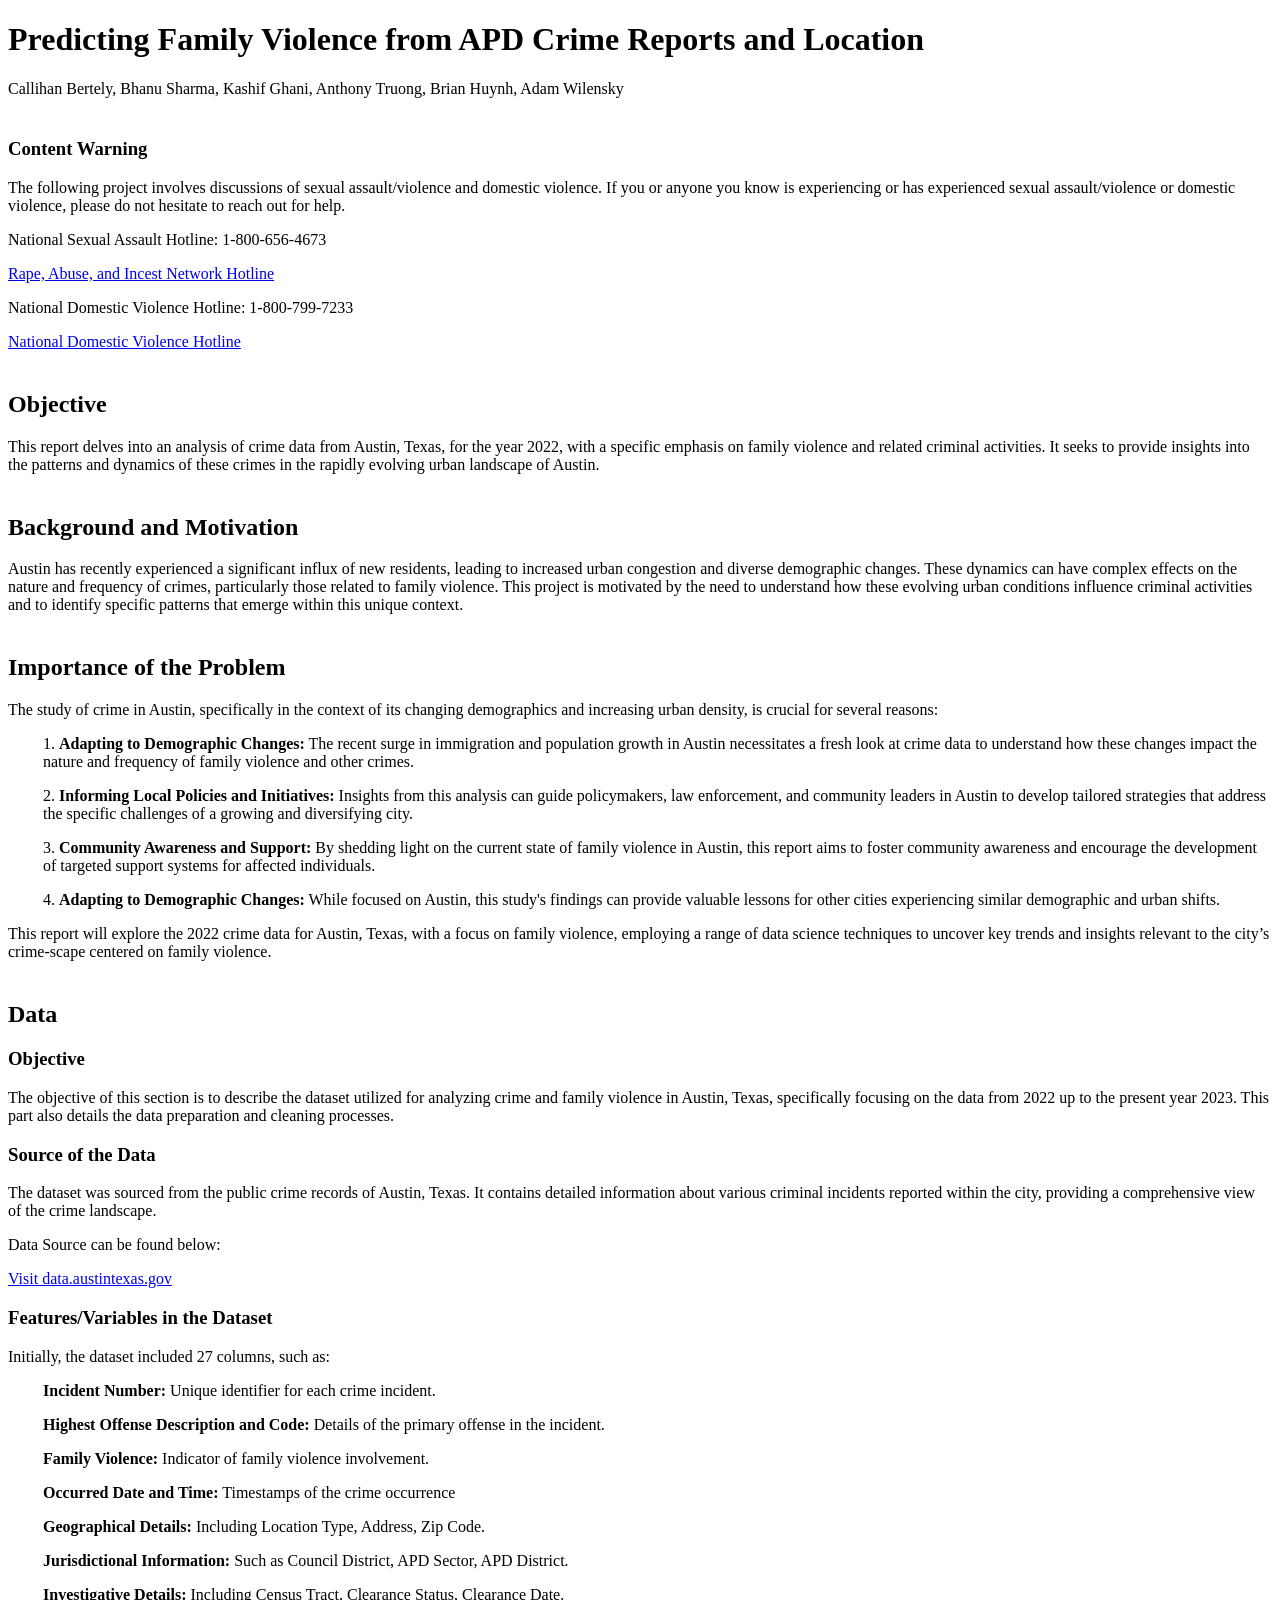
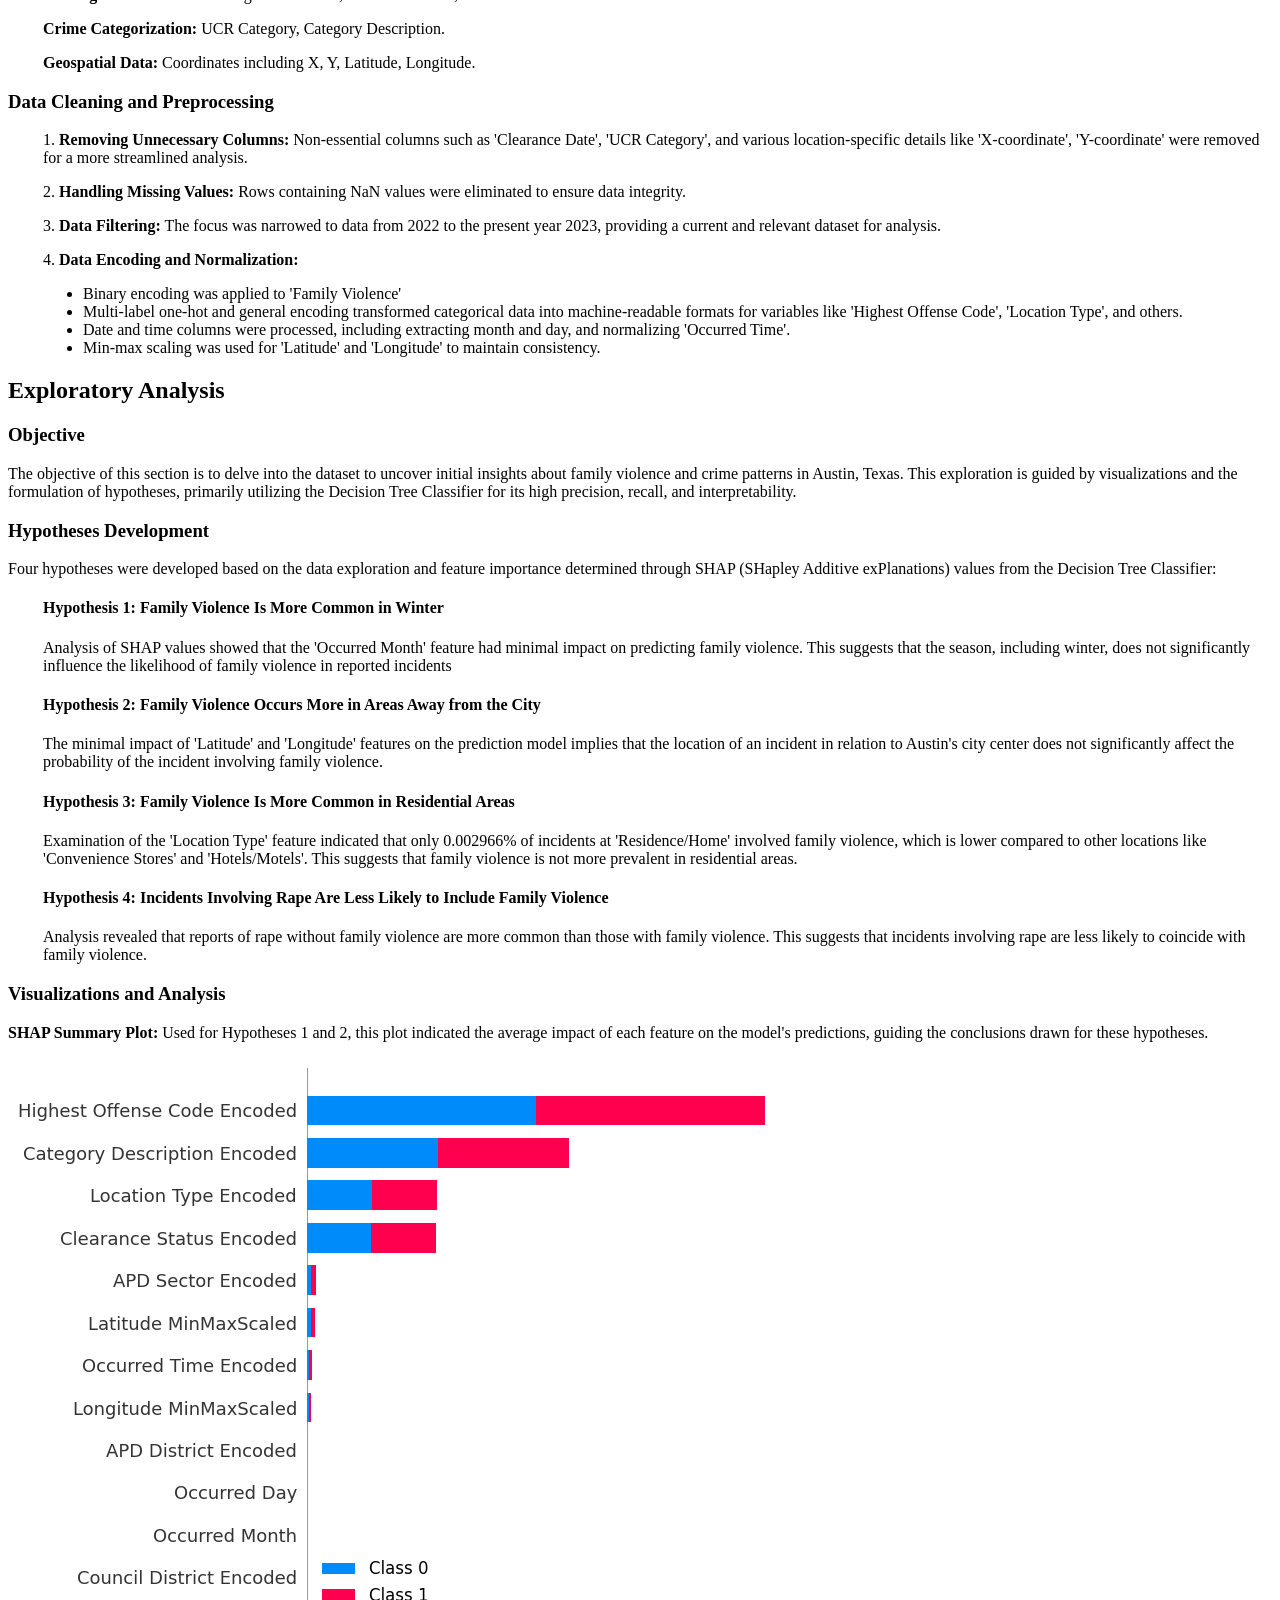
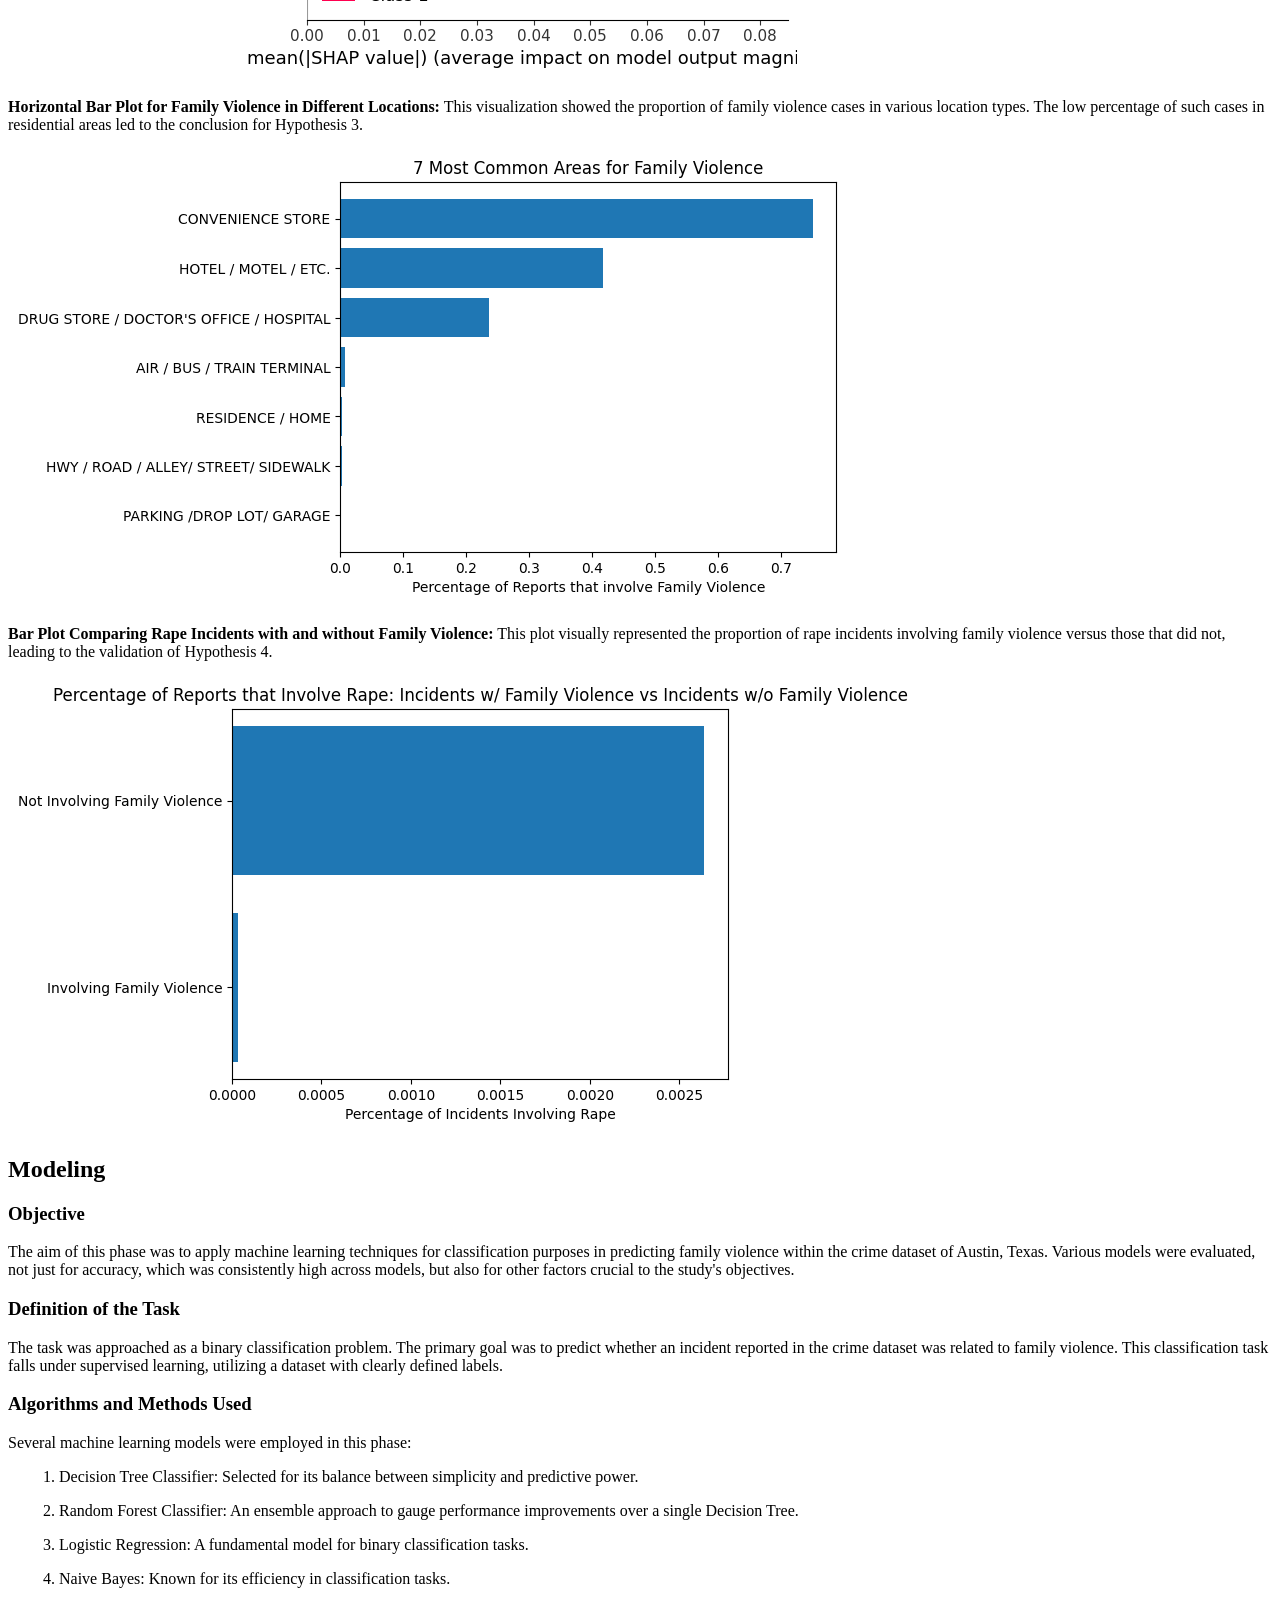
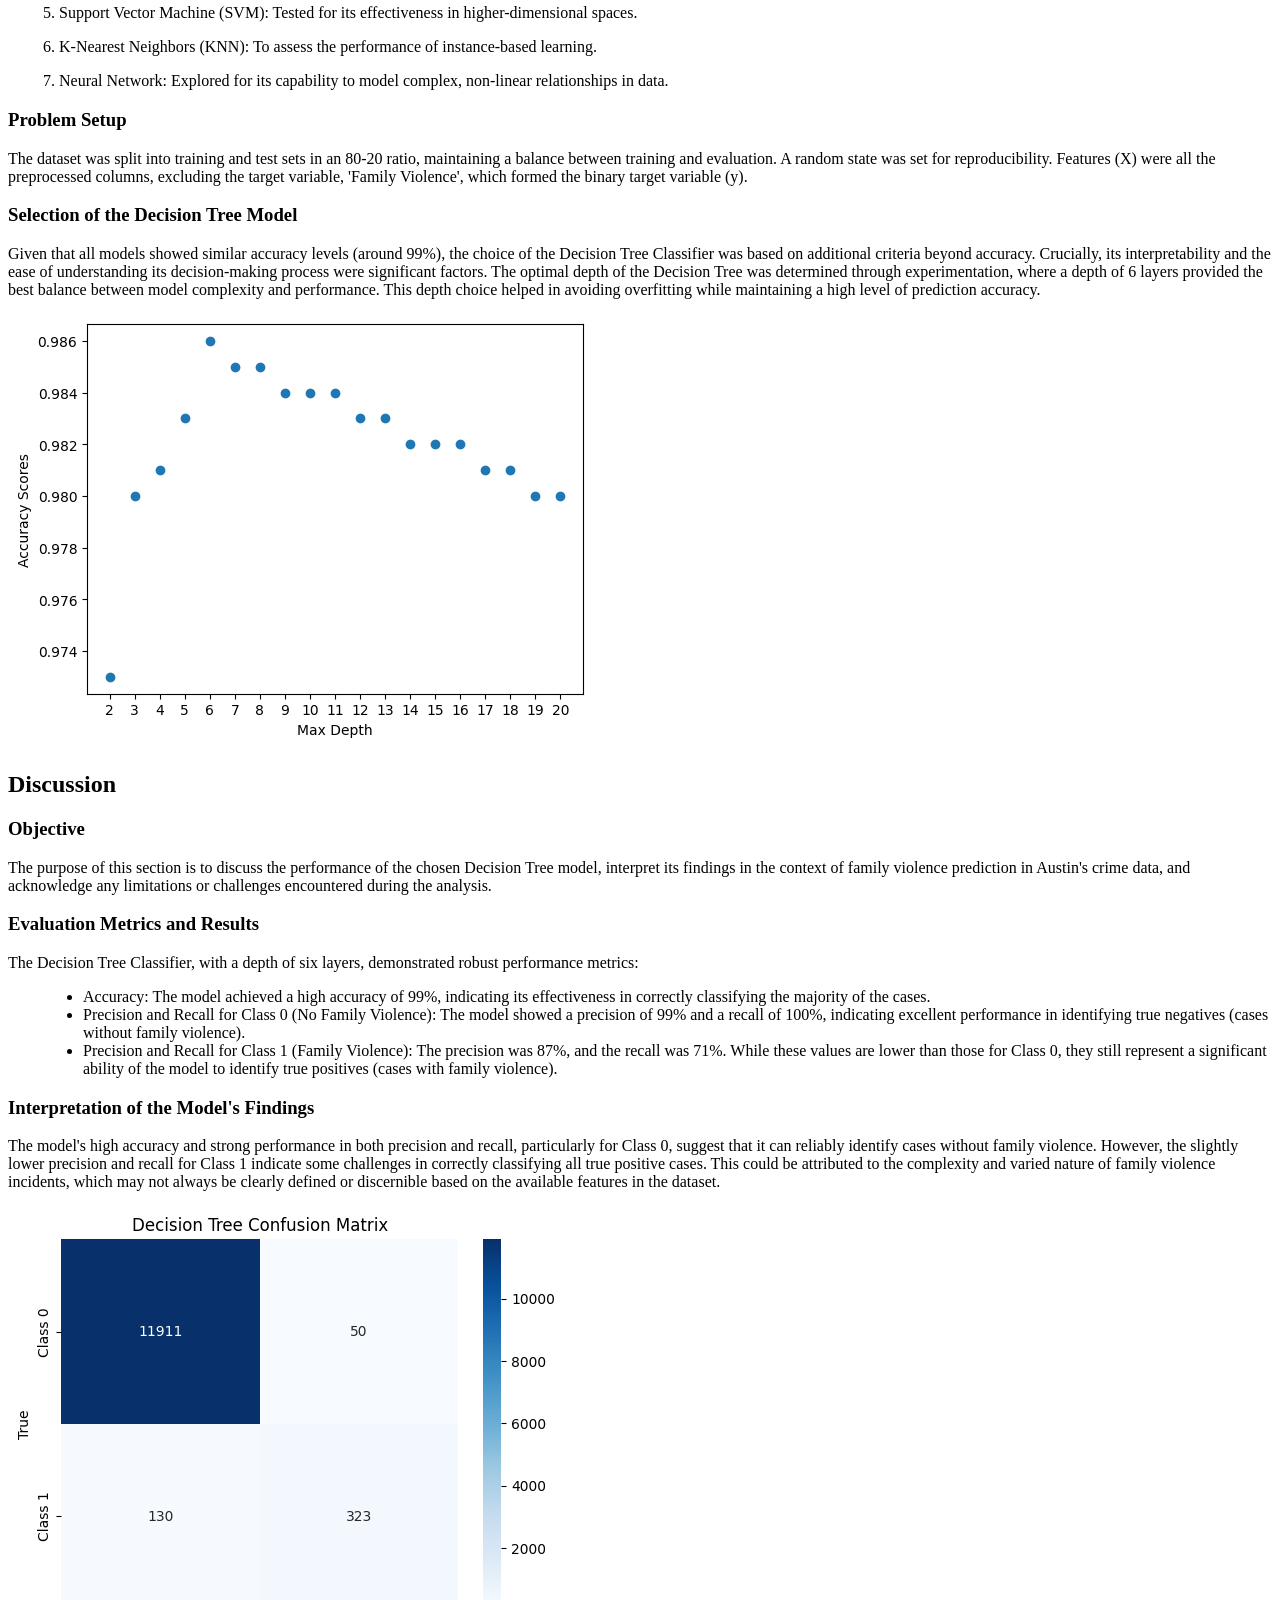
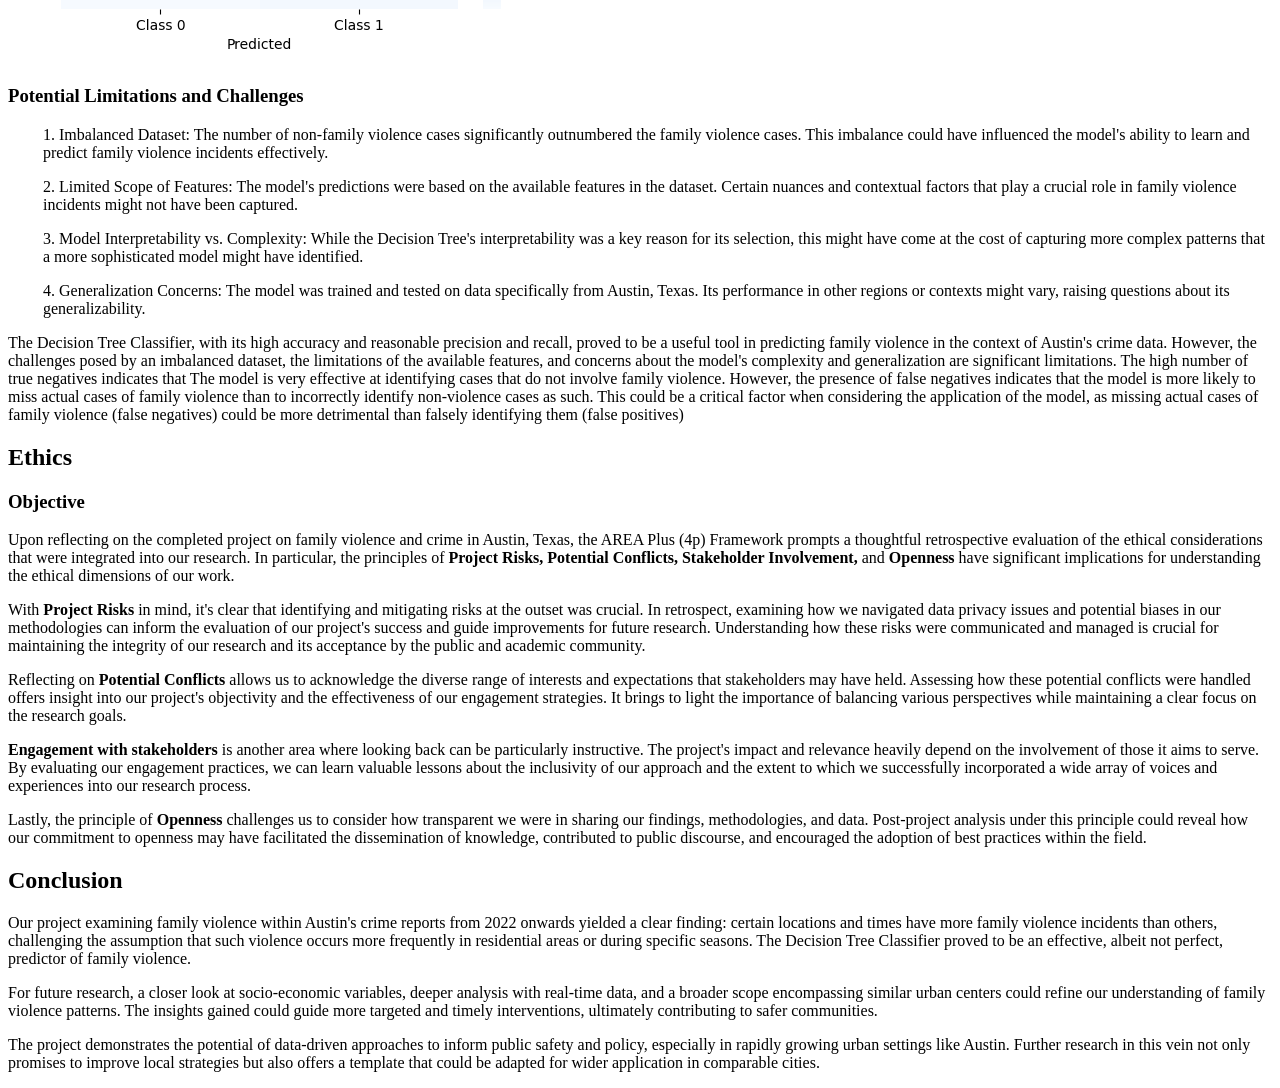
==== commit 46befe11: "Update index.html" ====
--- a/index.html
+++ b/index.html
@@ -1,363 +1,150 @@
 <!DOCTYPE html>
+<html lang="en">
+<head>
+    <meta charset="UTF-8">
+    <meta name="viewport" content="width=device-width, initial-scale=1.0">
+    <title>Data Science Final Project</title>
+    <style>
+        .indented {
+            margin-left: 35px;
+        }
+        .indented ul {
+            list-style-type: circle;
+            margin-left: 25px;
+        }
+        .vertical-space {
+            margin-top: 40px;
+        }
+        .less-vertical-space {
+            margin-top: 0;
+        }
+    </style>
+</head>
+<body>
+    <h1>Predicting Family Violence from APD Crime Reports and Location</h1>
+        <p>Callihan Bertely, Bhanu Sharma, Kashif Ghani, Anthony Truong, Brian Huynh, Adam Wilensky</p>
+        <h3 class="vertical-space"> Content Warning </h3>
+            <p>The following project involves discussions of sexual assault/violence and domestic violence. If you or anyone you know is experiencing or has experienced sexual assault/violence or domestic violence, please do not hesitate to reach out for help. <p>
+            <p> National Sexual Assault Hotline: 1-800-656-4673 <p>
+            <a href="https://hotline.rainn.org/online" target="_blank">Rape, Abuse, and Incest Network Hotline</a>
+            <p> National Domestic Violence Hotline: 1-800-799-7233 <p>
+            <a href="https://www.thehotline.org" target="_blank">National Domestic Violence Hotline</a>
 
-<html>
+    <h2 class="vertical-space"> Objective </h2>
+        <p> This report delves into an analysis of crime data from Austin, Texas, for the year 2022, with a specific emphasis on family violence and related criminal activities. It seeks to provide insights into the patterns and dynamics of these crimes in the rapidly evolving urban landscape of Austin. <p>
 
-<head>
+    <h2 class="vertical-space"> Background and Motivation </h2>
+        <p> Austin has recently experienced a significant influx of new residents, leading to increased urban congestion and diverse demographic changes. These dynamics can have complex effects on the nature and frequency of crimes, particularly those related to family violence. This project is motivated by the need to understand how these evolving urban conditions influence criminal activities and to identify specific patterns that emerge within this unique context.</p>
 
-<meta charset="utf-8" />
-<meta name="generator" content="pandoc" />
-<meta http-equiv="X-UA-Compatible" content="IE=EDGE" />
+    <h2 class="vertical-space"> Importance of the Problem </h2>
+        <p> The study of crime in Austin, specifically in the context of its changing demographics and increasing urban density, is crucial for several reasons:</p>
+        <p class="indented">1. <strong>Adapting to Demographic Changes:</strong>  The recent surge in immigration and population growth in Austin necessitates a fresh look at crime data to understand how these changes impact the nature and frequency of family violence and other crimes.</p>
+        <p class="indented">2. <strong>Informing Local Policies and Initiatives:</strong> Insights from this analysis can guide policymakers, law enforcement, and community leaders in Austin to develop tailored strategies that address the specific challenges of a growing and diversifying city.</p>
+        <p class="indented">3. <strong>Community Awareness and Support:</strong> By shedding light on the current state of family violence in Austin, this report aims to foster community awareness and encourage the development of targeted support systems for affected individuals.</p>
+        <p class="indented">4. <strong>Adapting to Demographic Changes:</strong>  While focused on Austin, this study's findings can provide valuable lessons for other cities experiencing similar demographic and urban shifts.</p>
+        <p>This report will explore the 2022 crime data for Austin, Texas, with a focus on family violence, employing a range of data science techniques to uncover key trends and insights relevant to the city’s crime-scape centered on family violence.</p>
 
+    <h2 class="vertical-space">Data</h2>
+        <h3> Objective</h3>
+                <p>The objective of this section is to describe the dataset utilized for analyzing crime and family violence in Austin, Texas, specifically focusing on the data from 2022 up to the present year 2023. This part also details the data preparation and cleaning processes.</p>
+        <h3>Source of the Data</h2>
+            <p>The dataset was sourced from the public crime records of Austin, Texas. It contains detailed information about various criminal incidents reported within the city, providing a comprehensive view of the crime landscape.</p>
+            <p>Data Source can be found below: </p>
+            <a href="https://data.austintexas.gov/Public-Safety/Crime-Reports/fdj4-gpfu" target="_blank">Visit data.austintexas.gov</a></a>
+        <h3>Features/Variables in the Dataset</h3>
+            <p>Initially, the dataset included 27 columns, such as:</p>
+            <p class="indented"> <strong>Incident Number:</strong>  Unique identifier for each crime incident.</p>
+            <p class="indented"> <strong>Highest Offense Description and Code:</strong>  Details of the primary offense in the incident.</p>
+            <p class="indented"> <strong>Family Violence:</strong>  Indicator of family violence involvement.</p>
+            <p class="indented"> <strong>Occurred Date and Time:</strong>  Timestamps of the crime occurrence</p>
+            <p class="indented"> <strong>Geographical Details:</strong>  Including Location Type, Address, Zip Code.</p>
+            <p class="indented"> <strong>Jurisdictional Information:</strong>  Such as Council District, APD Sector, APD District.</p>
+            <p class="indented"> <strong>Investigative Details:</strong>  Including Census Tract, Clearance Status, Clearance Date.</p>
+            <p class="indented"> <strong>Crime Categorization:</strong> UCR Category, Category Description.</p>
+            <p class="indented"> <strong>Geospatial Data:</strong> Coordinates including X, Y, Latitude, Longitude.</p>
+        <h3>Data Cleaning and Preprocessing</h3>
+            <p class="indented">1. <strong> Removing Unnecessary Columns:</strong> Non-essential columns such as 'Clearance Date', 'UCR Category', and various location-specific details like 'X-coordinate', 'Y-coordinate' were removed for a more streamlined analysis.</p>
+            <p class="indented">2. <strong> Handling Missing Values:</strong> Rows containing NaN values were eliminated to ensure data integrity.</p>
+            <p class="indented">3. <strong> Data Filtering:</strong> The focus was narrowed to data from 2022 to the present year 2023, providing a current and relevant dataset for analysis.</p>
+            <p class="indented">4. <strong> Data Encoding and Normalization:</strong></p>
+            <ul class="indented">
+                <li>Binary encoding was applied to 'Family Violence'</li>
+                <li>Multi-label one-hot and general encoding transformed categorical data into machine-readable formats for variables like 'Highest Offense Code', 'Location Type', and others.</li>
+                <li>Date and time columns were processed, including extracting month and day, and normalizing 'Occurred Time'.</li>
+                <li>Min-max scaling was used for 'Latitude' and 'Longitude' to maintain consistency.</li>
+            </ul>
 
+    <h2>Exploratory Analysis</h2>
+        <h3>Objective</h3>
+            <p>The objective of this section is to delve into the dataset to uncover initial insights about family violence and crime patterns in Austin, Texas. This exploration is guided by visualizations and the formulation of hypotheses, primarily utilizing the Decision Tree Classifier for its high precision, recall, and interpretability.</p>
+        <h3>Hypotheses Development</h3>
+            <p>Four hypotheses were developed based on the data exploration and feature importance determined through SHAP (SHapley Additive exPlanations) values from the Decision Tree Classifier:</p>
+            <h4 class="indented"> <strong> Hypothesis 1: Family Violence Is More Common in Winter</strong></h4>
+                <p class="indented"> Analysis of SHAP values showed that the 'Occurred Month' feature had minimal impact on predicting family violence. This suggests that the season, including winter, does not significantly influence the likelihood of family violence in reported incidents</p>
+            <h4 class="indented"> <strong> Hypothesis 2: Family Violence Occurs More in Areas Away from the City</strong></h4>
+                <p class="indented"> The minimal impact of 'Latitude' and 'Longitude' features on the prediction model implies that the location of an incident in relation to Austin's city center does not significantly affect the probability of the incident involving family violence.</p>
+            <h4 class="indented"> <strong> Hypothesis 3: Family Violence Is More Common in Residential Areas</strong></h4>
+                <p class="indented"> Examination of the 'Location Type' feature indicated that only 0.002966% of incidents at 'Residence/Home' involved family violence, which is lower compared to other locations like 'Convenience Stores' and 'Hotels/Motels'. This suggests that family violence is not more prevalent in residential areas.</p>
+            <h4 class="indented"> <strong> Hypothesis 4: Incidents Involving Rape Are Less Likely to Include Family Violence</strong></h4>
+                <p class="indented"> Analysis revealed that reports of rape without family violence are more common than those with family violence. This suggests that incidents involving rape are less likely to coincide with family violence.</p>
+        <h3>Visualizations and Analysis</h3>
+        <p><strong> SHAP Summary Plot:</strong> Used for Hypotheses 1 and 2, this plot indicated the average impact of each feature on the model's predictions, guiding the conclusions drawn for these hypotheses.</p>
+        <img src="SHAP Values.png">
+        <p><strong> Horizontal Bar Plot for Family Violence in Different Locations:</strong> This visualization showed the proportion of family violence cases in various location types. The low percentage of such cases in residential areas led to the conclusion for Hypothesis 3.</p>
+        <img src="SDS Hypothesis 3.png">
+        <p><strong> Bar Plot Comparing Rape Incidents with and without Family Violence:</strong> This plot visually represented the proportion of rape incidents involving family violence versus those that did not, leading to the validation of Hypothesis 4.</p>
+        <img src="SDS Hypothesis 4.png">
 
+    <h2>Modeling</h2>
+        <h3>Objective</h3>
+            <p>The aim of this phase was to apply machine learning techniques for classification purposes in predicting family violence within the crime dataset of Austin, Texas. Various models were evaluated, not just for accuracy, which was consistently high across models, but also for other factors crucial to the study's objectives.</p>
+        <h3>Definition of the Task</h3>
+            <p>The task was approached as a binary classification problem. The primary goal was to predict whether an incident reported in the crime dataset was related to family violence. This classification task falls under supervised learning, utilizing a dataset with clearly defined labels.</p>
+        <h3>Algorithms and Methods Used</h3>
+            <p>Several machine learning models were employed in this phase:</p>
+            <p class="indented"> 1. Decision Tree Classifier: Selected for its balance between simplicity and predictive power.</p>
+            <p class="indented"> 2. Random Forest Classifier: An ensemble approach to gauge performance improvements over a single Decision Tree.</p>
+            <p class="indented"> 3. Logistic Regression: A fundamental model for binary classification tasks.</p>
+            <p class="indented"> 4. Naive Bayes: Known for its efficiency in classification tasks.</p>
+            <p class="indented"> 5. Support Vector Machine (SVM): Tested for its effectiveness in higher-dimensional spaces.</p>
+            <p class="indented"> 6. K-Nearest Neighbors (KNN): To assess the performance of instance-based learning.</p>
+            <p class="indented"> 7. Neural Network: Explored for its capability to model complex, non-linear relationships in data.</p>
+        <h3>Problem Setup</h3>
+            <p>The dataset was split into training and test sets in an 80-20 ratio, maintaining a balance between training and evaluation. A random state was set for reproducibility. Features (X) were all the preprocessed columns, excluding the target variable, 'Family Violence', which formed the binary target variable (y).</p>
+        <h3>Selection of the Decision Tree Model</h3>
+            <p>Given that all models showed similar accuracy levels (around 99%), the choice of the Decision Tree Classifier was based on additional criteria beyond accuracy. Crucially, its interpretability and the ease of understanding its decision-making process were significant factors. The optimal depth of the Decision Tree was determined through experimentation, where a depth of 6 layers provided the best balance between model complexity and performance. This depth choice helped in avoiding overfitting while maintaining a high level of prediction accuracy.</p>
+            <img src="Optimal Decision Tree Depth.png">
 
-<title>Your Name</title>
+        <h2>Discussion</h2>
+            <h3>Objective</h3>
+                <p>The purpose of this section is to discuss the performance of the chosen Decision Tree model, interpret its findings in the context of family violence prediction in Austin's crime data, and acknowledge any limitations or challenges encountered during the analysis.</p>
+            <h3>Evaluation Metrics and Results</h3>
+                <p>The Decision Tree Classifier, with a depth of six layers, demonstrated robust performance metrics:</p>
+                <ul class="indented">
+                    <li>Accuracy: The model achieved a high accuracy of 99%, indicating its effectiveness in correctly classifying the majority of the cases.</li>
+                    <li>Precision and Recall for Class 0 (No Family Violence): The model showed a precision of 99% and a recall of 100%, indicating excellent performance in identifying true negatives (cases without family violence).</li>
+                    <li>Precision and Recall for Class 1 (Family Violence): The precision was 87%, and the recall was 71%. While these values are lower than those for Class 0, they still represent a significant ability of the model to identify true positives (cases with family violence).</li>
+                </ul>
+            <h3>Interpretation of the Model's Findings</h3>
+                <p>The model's high accuracy and strong performance in both precision and recall, particularly for Class 0, suggest that it can reliably identify cases without family violence. However, the slightly lower precision and recall for Class 1 indicate some challenges in correctly classifying all true positive cases. This could be attributed to the complexity and varied nature of family violence incidents, which may not always be clearly defined or discernible based on the available features in the dataset. </p>
+                <img src="Decision Tree Confusion Matrix.png">
+            <h3>Potential Limitations and Challenges</h3>
+                <p class="indented">1. Imbalanced Dataset: The number of non-family violence cases significantly outnumbered the family violence cases. This imbalance could have influenced the model's ability to learn and predict family violence incidents effectively.</p>
+                <p class="indented">2. Limited Scope of Features: The model's predictions were based on the available features in the dataset. Certain nuances and contextual factors that play a crucial role in family violence incidents might not have been captured.</p>
+                <p class="indented">3. Model Interpretability vs. Complexity: While the Decision Tree's interpretability was a key reason for its selection, this might have come at the cost of capturing more complex patterns that a more sophisticated model might have identified.</p>
+                <p class="indented">4. Generalization Concerns: The model was trained and tested on data specifically from Austin, Texas. Its performance in other regions or contexts might vary, raising questions about its generalizability.</p>
+                <p>The Decision Tree Classifier, with its high accuracy and reasonable precision and recall, proved to be a useful tool in predicting family violence in the context of Austin's crime data. However, the challenges posed by an imbalanced dataset, the limitations of the available features, and concerns about the model's complexity and generalization are significant limitations. The high number of true negatives indicates that The model is very effective at identifying cases that do not involve family violence. However, the presence of false negatives indicates that the model is more likely to miss actual cases of family violence than to incorrectly identify non-violence cases as such. This could be a critical factor when considering the application of the model, as missing actual cases of family violence (false negatives) could be more detrimental than falsely identifying them (false positives)</p>
 
-<script src="site_libs/header-attrs-2.24/header-attrs.js"></script>
-<script src="site_libs/jquery-3.6.0/jquery-3.6.0.min.js"></script>
-<meta name="viewport" content="width=device-width, initial-scale=1" />
-<link href="site_libs/bootstrap-3.3.5/css/bootstrap.min.css" rel="stylesheet" />
-<script src="site_libs/bootstrap-3.3.5/js/bootstrap.min.js"></script>
-<script src="site_libs/bootstrap-3.3.5/shim/html5shiv.min.js"></script>
-<script src="site_libs/bootstrap-3.3.5/shim/respond.min.js"></script>
-<style>h1 {font-size: 34px;}
-       h1.title {font-size: 38px;}
-       h2 {font-size: 30px;}
-       h3 {font-size: 24px;}
-       h4 {font-size: 18px;}
-       h5 {font-size: 16px;}
-       h6 {font-size: 12px;}
-       code {color: inherit; background-color: rgba(0, 0, 0, 0.04);}
-       pre:not([class]) { background-color: white }</style>
-<script src="site_libs/navigation-1.1/tabsets.js"></script>
-<link href="site_libs/highlightjs-9.12.0/default.css" rel="stylesheet" />
-<script src="site_libs/highlightjs-9.12.0/highlight.js"></script>
-<link href="site_libs/font-awesome-6.4.0/css/all.min.css" rel="stylesheet" />
-<link href="site_libs/font-awesome-6.4.0/css/v4-shims.min.css" rel="stylesheet" />
-
-<style type="text/css">
-  code{white-space: pre-wrap;}
-  span.smallcaps{font-variant: small-caps;}
-  span.underline{text-decoration: underline;}
-  div.column{display: inline-block; vertical-align: top; width: 50%;}
-  div.hanging-indent{margin-left: 1.5em; text-indent: -1.5em;}
-  ul.task-list{list-style: none;}
-    </style>
-
-<style type="text/css">code{white-space: pre;}</style>
-<script type="text/javascript">
-if (window.hljs) {
-  hljs.configure({languages: []});
-  hljs.initHighlightingOnLoad();
-  if (document.readyState && document.readyState === "complete") {
-    window.setTimeout(function() { hljs.initHighlighting(); }, 0);
-  }
-}
-</script>
-
-
-
-
-
-
-<link rel="stylesheet" href="styles.css" type="text/css" />
-
-
-
-<style type = "text/css">
-.main-container {
-  max-width: 940px;
-  margin-left: auto;
-  margin-right: auto;
-}
-img {
-  max-width:100%;
-}
-.tabbed-pane {
-  padding-top: 12px;
-}
-.html-widget {
-  margin-bottom: 20px;
-}
-button.code-folding-btn:focus {
-  outline: none;
-}
-summary {
-  display: list-item;
-}
-details > summary > p:only-child {
-  display: inline;
-}
-pre code {
-  padding: 0;
-}
-</style>
-
-
-<style type="text/css">
-.dropdown-submenu {
-  position: relative;
-}
-.dropdown-submenu>.dropdown-menu {
-  top: 0;
-  left: 100%;
-  margin-top: -6px;
-  margin-left: -1px;
-  border-radius: 0 6px 6px 6px;
-}
-.dropdown-submenu:hover>.dropdown-menu {
-  display: block;
-}
-.dropdown-submenu>a:after {
-  display: block;
-  content: " ";
-  float: right;
-  width: 0;
-  height: 0;
-  border-color: transparent;
-  border-style: solid;
-  border-width: 5px 0 5px 5px;
-  border-left-color: #cccccc;
-  margin-top: 5px;
-  margin-right: -10px;
-}
-.dropdown-submenu:hover>a:after {
-  border-left-color: #adb5bd;
-}
-.dropdown-submenu.pull-left {
-  float: none;
-}
-.dropdown-submenu.pull-left>.dropdown-menu {
-  left: -100%;
-  margin-left: 10px;
-  border-radius: 6px 0 6px 6px;
-}
-</style>
-
-<script type="text/javascript">
-// manage active state of menu based on current page
-$(document).ready(function () {
-  // active menu anchor
-  href = window.location.pathname
-  href = href.substr(href.lastIndexOf('/') + 1)
-  if (href === "")
-    href = "index.html";
-  var menuAnchor = $('a[href="' + href + '"]');
-
-  // mark the anchor link active (and if it's in a dropdown, also mark that active)
-  var dropdown = menuAnchor.closest('li.dropdown');
-  if (window.bootstrap) { // Bootstrap 4+
-    menuAnchor.addClass('active');
-    dropdown.find('> .dropdown-toggle').addClass('active');
-  } else { // Bootstrap 3
-    menuAnchor.parent().addClass('active');
-    dropdown.addClass('active');
-  }
-
-  // Navbar adjustments
-  var navHeight = $(".navbar").first().height() + 15;
-  var style = document.createElement('style');
-  var pt = "padding-top: " + navHeight + "px; ";
-  var mt = "margin-top: -" + navHeight + "px; ";
-  var css = "";
-  // offset scroll position for anchor links (for fixed navbar)
-  for (var i = 1; i <= 6; i++) {
-    css += ".section h" + i + "{ " + pt + mt + "}\n";
-  }
-  style.innerHTML = "body {" + pt + "padding-bottom: 40px; }\n" + css;
-  document.head.appendChild(style);
-});
-</script>
-
-<!-- tabsets -->
-
-<style type="text/css">
-.tabset-dropdown > .nav-tabs {
-  display: inline-table;
-  max-height: 500px;
-  min-height: 44px;
-  overflow-y: auto;
-  border: 1px solid #ddd;
-  border-radius: 4px;
-}
-
-.tabset-dropdown > .nav-tabs > li.active:before, .tabset-dropdown > .nav-tabs.nav-tabs-open:before {
-  content: "\e259";
-  font-family: 'Glyphicons Halflings';
-  display: inline-block;
-  padding: 10px;
-  border-right: 1px solid #ddd;
-}
-
-.tabset-dropdown > .nav-tabs.nav-tabs-open > li.active:before {
-  content: "\e258";
-  font-family: 'Glyphicons Halflings';
-  border: none;
-}
-
-.tabset-dropdown > .nav-tabs > li.active {
-  display: block;
-}
-
-.tabset-dropdown > .nav-tabs > li > a,
-.tabset-dropdown > .nav-tabs > li > a:focus,
-.tabset-dropdown > .nav-tabs > li > a:hover {
-  border: none;
-  display: inline-block;
-  border-radius: 4px;
-  background-color: transparent;
-}
-
-.tabset-dropdown > .nav-tabs.nav-tabs-open > li {
-  display: block;
-  float: none;
-}
-
-.tabset-dropdown > .nav-tabs > li {
-  display: none;
-}
-</style>
-
-<!-- code folding -->
-
-
-
-
-</head>
-
-<body>
-
-
-<div class="container-fluid main-container">
-
-
-
-
-<div class="navbar navbar-default  navbar-fixed-top" role="navigation">
-  <div class="container">
-    <div class="navbar-header">
-      <button type="button" class="navbar-toggle collapsed" data-toggle="collapse" data-bs-toggle="collapse" data-target="#navbar" data-bs-target="#navbar">
-        <span class="icon-bar"></span>
-        <span class="icon-bar"></span>
-        <span class="icon-bar"></span>
-      </button>
-      <a class="navbar-brand" href="index.html">My Site</a>
-    </div>
-    <div id="navbar" class="navbar-collapse collapse">
-      <ul class="nav navbar-nav">
-        <li>
-  <a href="index.html">Home</a>
-</li>
-<li>
-  <a href="portfolio.html">Portfolio</a>
-</li>
-      </ul>
-      <ul class="nav navbar-nav navbar-right">
-        <li>
-  <a href="mailto:&lt;your@email.com&gt;">
-    <span class="fa fa-envelope fa-lg"></span>
-     
-  </a>
-</li>
-<li>
-  <a href="http://github.com/USERNAME/">
-    <span class="fa fa-github fa-lg"></span>
-     
-  </a>
-</li>
-<li>
-  <a href="http://linkedin.com/USERNAME">
-    <span class="fa fa-linkedin fa-lg"></span>
-     
-  </a>
-</li>
-      </ul>
-    </div><!--/.nav-collapse -->
-  </div><!--/.container -->
-</div><!--/.navbar -->
-
-<div id="header">
-
-
-
-
-</div>
-
-
-<p><img src="avatar.jpg" style=width:40% class="img-circle"></p>
-<p><br></p>
-<div id="welcome-i-am-bevo-xv." class="section level1">
-<h1>Welcome! I am Bevo XV.</h1>
-<p></br></p>
-<div
-id="i-weigh-almost-one-ton-and-my-horns-are-5-feet-long-from-tip-to-tip."
-class="section level5">
-<h5>I weigh almost one ton and my horns are ~5 feet long from tip to
-tip.</h5>
-</div>
-<div id="i-enjoy-football-and-chewing-on-various-grasses."
-class="section level5">
-<h5>I enjoy football and chewing on various grasses.</h5>
-</div>
-<div
-id="i-do-not-like-the-uga-bulldog-and-i-do-not-hold-any-advanced-degrees."
-class="section level5">
-<h5>I do not like the UGA Bulldog and I do not hold any advanced
-degrees.</h5>
-</div>
-<div
-id="i-dont-have-any-data-related-projects-either-but-if-i-did-you-could-find-them-here"
-class="section level5">
-<h5>I don’t have any data-related projects either, but if I did you
-could find them <a href="/portfolio">here</a>!</h5>
-<hr />
-</div>
-</div>
-
-
-
-
-</div>
-
-<script>
-
-// add bootstrap table styles to pandoc tables
-function bootstrapStylePandocTables() {
-  $('tr.odd').parent('tbody').parent('table').addClass('table table-condensed');
-}
-$(document).ready(function () {
-  bootstrapStylePandocTables();
-});
-
-
-</script>
-
-<!-- tabsets -->
-
-<script>
-$(document).ready(function () {
-  window.buildTabsets("TOC");
-});
-
-$(document).ready(function () {
-  $('.tabset-dropdown > .nav-tabs > li').click(function () {
-    $(this).parent().toggleClass('nav-tabs-open');
-  });
-});
-</script>
-
-<!-- code folding -->
-
-
-<!-- dynamically load mathjax for compatibility with self-contained -->
-<script>
-  (function () {
-    var script = document.createElement("script");
-    script.type = "text/javascript";
-    script.src  = "https://mathjax.rstudio.com/latest/MathJax.js?config=TeX-AMS-MML_HTMLorMML";
-    document.getElementsByTagName("head")[0].appendChild(script);
-  })();
-</script>
-
+        <h2>Ethics</h2>
+            <h3>Objective</h3>
+                <p>Upon reflecting on the completed project on family violence and crime in Austin, Texas, the AREA Plus (4p) Framework prompts a thoughtful retrospective evaluation of the ethical considerations that were integrated into our research. In particular, the principles of <strong> Project Risks, Potential Conflicts, Stakeholder Involvement, </strong> and <strong>Openness </strong> have significant implications for understanding the ethical dimensions of our work.</p>
+                <p>With <strong>Project Risks</strong> in mind, it's clear that identifying and mitigating risks at the outset was crucial. In retrospect, examining how we navigated data privacy issues and potential biases in our methodologies can inform the evaluation of our project's success and guide improvements for future research. Understanding how these risks were communicated and managed is crucial for maintaining the integrity of our research and its acceptance by the public and academic community.</p>
+                <p>Reflecting on <strong>Potential Conflicts</strong> allows us to acknowledge the diverse range of interests and expectations that stakeholders may have held. Assessing how these potential conflicts were handled offers insight into our project's objectivity and the effectiveness of our engagement strategies. It brings to light the importance of balancing various perspectives while maintaining a clear focus on the research goals.</p>
+                <p><strong>Engagement with stakeholders</strong> is another area where looking back can be particularly instructive. The project's impact and relevance heavily depend on the involvement of those it aims to serve. By evaluating our engagement practices, we can learn valuable lessons about the inclusivity of our approach and the extent to which we successfully incorporated a wide array of voices and experiences into our research process.</p>
+                <p>Lastly, the principle of <strong>Openness</strong> challenges us to consider how transparent we were in sharing our findings, methodologies, and data. Post-project analysis under this principle could reveal how our commitment to openness may have facilitated the dissemination of knowledge, contributed to public discourse, and encouraged the adoption of best practices within the field.</p>
+        <h2>Conclusion</h2>
+                <p>Our project examining family violence within Austin's crime reports from 2022 onwards yielded a clear finding: certain locations and times have more family violence incidents than others, challenging the assumption that such violence occurs more frequently in residential areas or during specific seasons. The Decision Tree Classifier proved to be an effective, albeit not perfect, predictor of family violence.</p>
+                <p>For future research, a closer look at socio-economic variables, deeper analysis with real-time data, and a broader scope encompassing similar urban centers could refine our understanding of family violence patterns. The insights gained could guide more targeted and timely interventions, ultimately contributing to safer communities.</p>
+                <p>The project demonstrates the potential of data-driven approaches to inform public safety and policy, especially in rapidly growing urban settings like Austin. Further research in this vein not only promises to improve local strategies but also offers a template that could be adapted for wider application in comparable cities.</p>
 </body>
 </html>
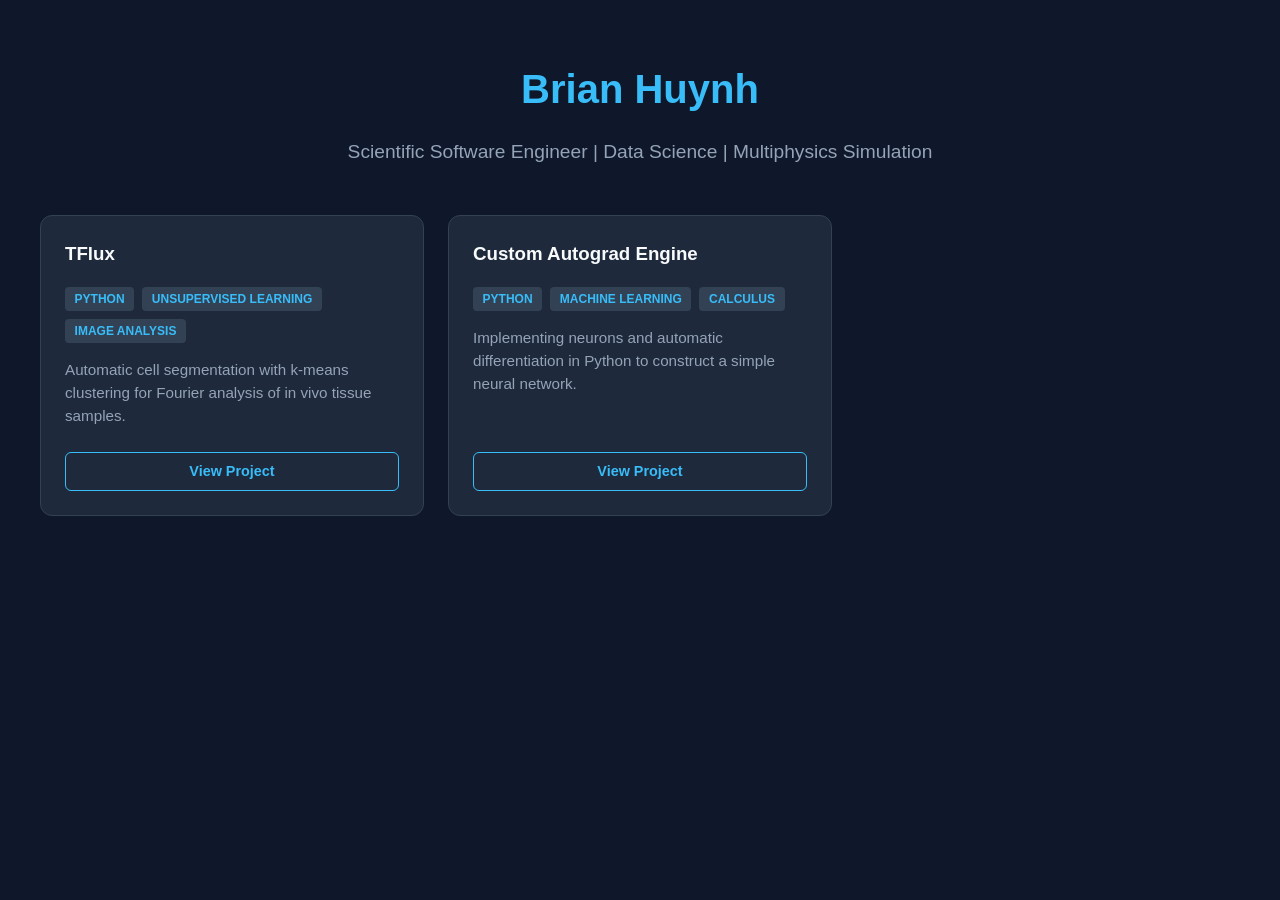
==== commit 39766144: "Boilerplate and formatting." ====
--- a/index.html
+++ b/index.html
@@ -3,148 +3,159 @@
 <head>
     <meta charset="UTF-8">
     <meta name="viewport" content="width=device-width, initial-scale=1.0">
-    <title>Data Science Final Project</title>
+    <title>Brian Huynh</title>
     <style>
-        .indented {
-            margin-left: 35px;
+        :root {
+            --bg: #0f172a;
+            --card-bg: #1e293b;
+            --text-main: #f8fafc;
+            --text-dim: #94a3b8;
+            --accent: #38bdf8; /* Science Blue */
+            --tag-bg: #334155;
         }
-        .indented ul {
-            list-style-type: circle;
-            margin-left: 25px;
+
+        body {
+            font-family: 'Inter', -apple-system, sans-serif;
+            background-color: var(--bg);
+            color: var(--text-main);
+            margin: 0;
+            padding: 2rem;
+            line-height: 1.5;
         }
-        .vertical-space {
-            margin-top: 40px;
+
+        header {
+            max-width: 1000px;
+            margin: 0 auto 3rem auto;
+            text-align: center;
         }
-        .less-vertical-space {
-            margin-top: 0;
+
+        h1 { font-size: 2.5rem; margin-bottom: 0.5rem; color: var(--accent); }
+        p.subtitle { font-size: 1.2rem; color: var(--text-dim); }
+
+        /* The Project Grid */
+        #project-grid {
+            display: grid;
+            grid-template-columns: repeat(auto-fill, minmax(300px, 1fr));
+            gap: 1.5rem;
+            max-width: 1200px;
+            margin: 0 auto;
+        }
+
+        /* Project Box Styling */
+        .project-card {
+            background: var(--card-bg);
+            border: 1px solid #334155;
+            border-radius: 12px;
+            padding: 1.5rem;
+            transition: transform 0.2s ease, border-color 0.2s ease;
+            display: flex;
+            flex-direction: column;
+            justify-content: space-between;
+        }
+
+        .project-card:hover {
+            transform: translateY(-5px);
+            border-color: var(--accent);
+        }
+
+        h3 { margin-top: 0; color: var(--text-main); }
+        .desc { color: var(--text-dim); font-size: 0.95rem; margin-bottom: 1.5rem; }
+
+        /* Tag Styling */
+        .tags { display: flex; flex-wrap: wrap; gap: 0.5rem; margin-bottom: 1rem; }
+        .tag {
+            background: var(--tag-bg);
+            color: var(--accent);
+            font-size: 0.75rem;
+            padding: 0.2rem 0.6rem;
+            border-radius: 4px;
+            font-weight: 600;
+            text-transform: uppercase;
+        }
+
+        .link-btn {
+            text-decoration: none;
+            color: var(--accent);
+            font-weight: bold;
+            font-size: 0.9rem;
+            border: 1px solid var(--accent);
+            padding: 0.5rem 1rem;
+            border-radius: 6px;
+            text-align: center;
+            transition: 0.2s;
+        }
+
+        .link-btn:hover {
+            background: var(--accent);
+            color: var(--bg);
         }
     </style>
 </head>
 <body>
-    <h1>Predicting Family Violence from APD Crime Reports and Location</h1>
-        <p>Callihan Bertely, Bhanu Sharma, Kashif Ghani, Anthony Truong, Brian Huynh, Adam Wilensky</p>
-        <h3 class="vertical-space"> Content Warning </h3>
-            <p>The following project involves discussions of sexual assault/violence and domestic violence. If you or anyone you know is experiencing or has experienced sexual assault/violence or domestic violence, please do not hesitate to reach out for help. <p>
-            <p> National Sexual Assault Hotline: 1-800-656-4673 <p>
-            <a href="https://hotline.rainn.org/online" target="_blank">Rape, Abuse, and Incest Network Hotline</a>
-            <p> National Domestic Violence Hotline: 1-800-799-7233 <p>
-            <a href="https://www.thehotline.org" target="_blank">National Domestic Violence Hotline</a>
 
-    <h2 class="vertical-space"> Objective </h2>
-        <p> This report delves into an analysis of crime data from Austin, Texas, for the year 2022, with a specific emphasis on family violence and related criminal activities. It seeks to provide insights into the patterns and dynamics of these crimes in the rapidly evolving urban landscape of Austin. <p>
+    <header>
+        <h1>Brian Huynh</h1>
+        <!-- <p class="subtitle">C++ Engineer | Physics Engines | Robotics Simulation</p>
+        <p>Specializing in high-fidelity virtual environments for Embodied AI.</p> -->
+        <p class="subtitle">Scientific Software Engineer | Data Science | Multiphysics Simulation</p>
+    </header>
 
-    <h2 class="vertical-space"> Background and Motivation </h2>
-        <p> Austin has recently experienced a significant influx of new residents, leading to increased urban congestion and diverse demographic changes. These dynamics can have complex effects on the nature and frequency of crimes, particularly those related to family violence. This project is motivated by the need to understand how these evolving urban conditions influence criminal activities and to identify specific patterns that emerge within this unique context.</p>
+    <main id="project-grid">
+        </main>
 
-    <h2 class="vertical-space"> Importance of the Problem </h2>
-        <p> The study of crime in Austin, specifically in the context of its changing demographics and increasing urban density, is crucial for several reasons:</p>
-        <p class="indented">1. <strong>Adapting to Demographic Changes:</strong>  The recent surge in immigration and population growth in Austin necessitates a fresh look at crime data to understand how these changes impact the nature and frequency of family violence and other crimes.</p>
-        <p class="indented">2. <strong>Informing Local Policies and Initiatives:</strong> Insights from this analysis can guide policymakers, law enforcement, and community leaders in Austin to develop tailored strategies that address the specific challenges of a growing and diversifying city.</p>
-        <p class="indented">3. <strong>Community Awareness and Support:</strong> By shedding light on the current state of family violence in Austin, this report aims to foster community awareness and encourage the development of targeted support systems for affected individuals.</p>
-        <p class="indented">4. <strong>Adapting to Demographic Changes:</strong>  While focused on Austin, this study's findings can provide valuable lessons for other cities experiencing similar demographic and urban shifts.</p>
-        <p>This report will explore the 2022 crime data for Austin, Texas, with a focus on family violence, employing a range of data science techniques to uncover key trends and insights relevant to the city’s crime-scape centered on family violence.</p>
+    <script>
+        // ADD YOUR PROJECTS HERE
+        const projects = [
+            // {
+            //     title: "CubeSat Isaac Sim",
+            //     desc: "Orbital mechanics and ADCS simulation in NVIDIA Isaac Sim. Features RTX-based star tracker simulation and magnetorquer physics.",
+            //     tags: ["C++", "Isaac Sim", "PhysX"],
+            //     link: "https://github.com/bhuynh103/cubesat"
+            // },
+            // {
+            //     title: "Custom 3D Physics Engine",
+            //     desc: "A lightweight rigid-body solver with GJK collision detection and sequential impulse constraints.",
+            //     tags: ["C++", "Linear Algebra", "OpenGL"],
+            //     link: "#"
+            // },
+            // {
+            //     title: "Synthetic Data Pipeline",
+            //     desc: "Automated generation of 100k+ labeled images for robot grasp detection using domain randomization.",
+            //     tags: ["Python", "Omniverse", "Deep Learning"],
+            //     link: "#"
+            // },
+            {
+                title: "TFlux",
+                desc: "Automatic cell segmentation with k-means clustering for Fourier analysis of in vivo tissue samples.",
+                tags: ["Python", "Unsupervised Learning", "Image Analysis"],
+                link: "#"
+            },
+            {
+                title: "Custom Autograd Engine",
+                desc: "Implementing neurons and automatic differentiation in Python to construct a simple neural network.",
+                tags: ["Python", "Machine Learning", "Calculus"],
+                link: "#"
+            },
+        ];
 
-    <h2 class="vertical-space">Data</h2>
-        <h3> Objective</h3>
-                <p>The objective of this section is to describe the dataset utilized for analyzing crime and family violence in Austin, Texas, specifically focusing on the data from 2022 up to the present year 2023. This part also details the data preparation and cleaning processes.</p>
-        <h3>Source of the Data</h2>
-            <p>The dataset was sourced from the public crime records of Austin, Texas. It contains detailed information about various criminal incidents reported within the city, providing a comprehensive view of the crime landscape.</p>
-            <p>Data Source can be found below: </p>
-            <a href="https://data.austintexas.gov/Public-Safety/Crime-Reports/fdj4-gpfu" target="_blank">Visit data.austintexas.gov</a></a>
-        <h3>Features/Variables in the Dataset</h3>
-            <p>Initially, the dataset included 27 columns, such as:</p>
-            <p class="indented"> <strong>Incident Number:</strong>  Unique identifier for each crime incident.</p>
-            <p class="indented"> <strong>Highest Offense Description and Code:</strong>  Details of the primary offense in the incident.</p>
-            <p class="indented"> <strong>Family Violence:</strong>  Indicator of family violence involvement.</p>
-            <p class="indented"> <strong>Occurred Date and Time:</strong>  Timestamps of the crime occurrence</p>
-            <p class="indented"> <strong>Geographical Details:</strong>  Including Location Type, Address, Zip Code.</p>
-            <p class="indented"> <strong>Jurisdictional Information:</strong>  Such as Council District, APD Sector, APD District.</p>
-            <p class="indented"> <strong>Investigative Details:</strong>  Including Census Tract, Clearance Status, Clearance Date.</p>
-            <p class="indented"> <strong>Crime Categorization:</strong> UCR Category, Category Description.</p>
-            <p class="indented"> <strong>Geospatial Data:</strong> Coordinates including X, Y, Latitude, Longitude.</p>
-        <h3>Data Cleaning and Preprocessing</h3>
-            <p class="indented">1. <strong> Removing Unnecessary Columns:</strong> Non-essential columns such as 'Clearance Date', 'UCR Category', and various location-specific details like 'X-coordinate', 'Y-coordinate' were removed for a more streamlined analysis.</p>
-            <p class="indented">2. <strong> Handling Missing Values:</strong> Rows containing NaN values were eliminated to ensure data integrity.</p>
-            <p class="indented">3. <strong> Data Filtering:</strong> The focus was narrowed to data from 2022 to the present year 2023, providing a current and relevant dataset for analysis.</p>
-            <p class="indented">4. <strong> Data Encoding and Normalization:</strong></p>
-            <ul class="indented">
-                <li>Binary encoding was applied to 'Family Violence'</li>
-                <li>Multi-label one-hot and general encoding transformed categorical data into machine-readable formats for variables like 'Highest Offense Code', 'Location Type', and others.</li>
-                <li>Date and time columns were processed, including extracting month and day, and normalizing 'Occurred Time'.</li>
-                <li>Min-max scaling was used for 'Latitude' and 'Longitude' to maintain consistency.</li>
-            </ul>
+        const grid = document.getElementById('project-grid');
 
-    <h2>Exploratory Analysis</h2>
-        <h3>Objective</h3>
-            <p>The objective of this section is to delve into the dataset to uncover initial insights about family violence and crime patterns in Austin, Texas. This exploration is guided by visualizations and the formulation of hypotheses, primarily utilizing the Decision Tree Classifier for its high precision, recall, and interpretability.</p>
-        <h3>Hypotheses Development</h3>
-            <p>Four hypotheses were developed based on the data exploration and feature importance determined through SHAP (SHapley Additive exPlanations) values from the Decision Tree Classifier:</p>
-            <h4 class="indented"> <strong> Hypothesis 1: Family Violence Is More Common in Winter</strong></h4>
-                <p class="indented"> Analysis of SHAP values showed that the 'Occurred Month' feature had minimal impact on predicting family violence. This suggests that the season, including winter, does not significantly influence the likelihood of family violence in reported incidents</p>
-            <h4 class="indented"> <strong> Hypothesis 2: Family Violence Occurs More in Areas Away from the City</strong></h4>
-                <p class="indented"> The minimal impact of 'Latitude' and 'Longitude' features on the prediction model implies that the location of an incident in relation to Austin's city center does not significantly affect the probability of the incident involving family violence.</p>
-            <h4 class="indented"> <strong> Hypothesis 3: Family Violence Is More Common in Residential Areas</strong></h4>
-                <p class="indented"> Examination of the 'Location Type' feature indicated that only 0.002966% of incidents at 'Residence/Home' involved family violence, which is lower compared to other locations like 'Convenience Stores' and 'Hotels/Motels'. This suggests that family violence is not more prevalent in residential areas.</p>
-            <h4 class="indented"> <strong> Hypothesis 4: Incidents Involving Rape Are Less Likely to Include Family Violence</strong></h4>
-                <p class="indented"> Analysis revealed that reports of rape without family violence are more common than those with family violence. This suggests that incidents involving rape are less likely to coincide with family violence.</p>
-        <h3>Visualizations and Analysis</h3>
-        <p><strong> SHAP Summary Plot:</strong> Used for Hypotheses 1 and 2, this plot indicated the average impact of each feature on the model's predictions, guiding the conclusions drawn for these hypotheses.</p>
-        <img src="SHAP Values.png">
-        <p><strong> Horizontal Bar Plot for Family Violence in Different Locations:</strong> This visualization showed the proportion of family violence cases in various location types. The low percentage of such cases in residential areas led to the conclusion for Hypothesis 3.</p>
-        <img src="SDS Hypothesis 3.png">
-        <p><strong> Bar Plot Comparing Rape Incidents with and without Family Violence:</strong> This plot visually represented the proportion of rape incidents involving family violence versus those that did not, leading to the validation of Hypothesis 4.</p>
-        <img src="SDS Hypothesis 4.png">
-
-    <h2>Modeling</h2>
-        <h3>Objective</h3>
-            <p>The aim of this phase was to apply machine learning techniques for classification purposes in predicting family violence within the crime dataset of Austin, Texas. Various models were evaluated, not just for accuracy, which was consistently high across models, but also for other factors crucial to the study's objectives.</p>
-        <h3>Definition of the Task</h3>
-            <p>The task was approached as a binary classification problem. The primary goal was to predict whether an incident reported in the crime dataset was related to family violence. This classification task falls under supervised learning, utilizing a dataset with clearly defined labels.</p>
-        <h3>Algorithms and Methods Used</h3>
-            <p>Several machine learning models were employed in this phase:</p>
-            <p class="indented"> 1. Decision Tree Classifier: Selected for its balance between simplicity and predictive power.</p>
-            <p class="indented"> 2. Random Forest Classifier: An ensemble approach to gauge performance improvements over a single Decision Tree.</p>
-            <p class="indented"> 3. Logistic Regression: A fundamental model for binary classification tasks.</p>
-            <p class="indented"> 4. Naive Bayes: Known for its efficiency in classification tasks.</p>
-            <p class="indented"> 5. Support Vector Machine (SVM): Tested for its effectiveness in higher-dimensional spaces.</p>
-            <p class="indented"> 6. K-Nearest Neighbors (KNN): To assess the performance of instance-based learning.</p>
-            <p class="indented"> 7. Neural Network: Explored for its capability to model complex, non-linear relationships in data.</p>
-        <h3>Problem Setup</h3>
-            <p>The dataset was split into training and test sets in an 80-20 ratio, maintaining a balance between training and evaluation. A random state was set for reproducibility. Features (X) were all the preprocessed columns, excluding the target variable, 'Family Violence', which formed the binary target variable (y).</p>
-        <h3>Selection of the Decision Tree Model</h3>
-            <p>Given that all models showed similar accuracy levels (around 99%), the choice of the Decision Tree Classifier was based on additional criteria beyond accuracy. Crucially, its interpretability and the ease of understanding its decision-making process were significant factors. The optimal depth of the Decision Tree was determined through experimentation, where a depth of 6 layers provided the best balance between model complexity and performance. This depth choice helped in avoiding overfitting while maintaining a high level of prediction accuracy.</p>
-            <img src="Optimal Decision Tree Depth.png">
-
-        <h2>Discussion</h2>
-            <h3>Objective</h3>
-                <p>The purpose of this section is to discuss the performance of the chosen Decision Tree model, interpret its findings in the context of family violence prediction in Austin's crime data, and acknowledge any limitations or challenges encountered during the analysis.</p>
-            <h3>Evaluation Metrics and Results</h3>
-                <p>The Decision Tree Classifier, with a depth of six layers, demonstrated robust performance metrics:</p>
-                <ul class="indented">
-                    <li>Accuracy: The model achieved a high accuracy of 99%, indicating its effectiveness in correctly classifying the majority of the cases.</li>
-                    <li>Precision and Recall for Class 0 (No Family Violence): The model showed a precision of 99% and a recall of 100%, indicating excellent performance in identifying true negatives (cases without family violence).</li>
-                    <li>Precision and Recall for Class 1 (Family Violence): The precision was 87%, and the recall was 71%. While these values are lower than those for Class 0, they still represent a significant ability of the model to identify true positives (cases with family violence).</li>
-                </ul>
-            <h3>Interpretation of the Model's Findings</h3>
-                <p>The model's high accuracy and strong performance in both precision and recall, particularly for Class 0, suggest that it can reliably identify cases without family violence. However, the slightly lower precision and recall for Class 1 indicate some challenges in correctly classifying all true positive cases. This could be attributed to the complexity and varied nature of family violence incidents, which may not always be clearly defined or discernible based on the available features in the dataset. </p>
-                <img src="Decision Tree Confusion Matrix.png">
-            <h3>Potential Limitations and Challenges</h3>
-                <p class="indented">1. Imbalanced Dataset: The number of non-family violence cases significantly outnumbered the family violence cases. This imbalance could have influenced the model's ability to learn and predict family violence incidents effectively.</p>
-                <p class="indented">2. Limited Scope of Features: The model's predictions were based on the available features in the dataset. Certain nuances and contextual factors that play a crucial role in family violence incidents might not have been captured.</p>
-                <p class="indented">3. Model Interpretability vs. Complexity: While the Decision Tree's interpretability was a key reason for its selection, this might have come at the cost of capturing more complex patterns that a more sophisticated model might have identified.</p>
-                <p class="indented">4. Generalization Concerns: The model was trained and tested on data specifically from Austin, Texas. Its performance in other regions or contexts might vary, raising questions about its generalizability.</p>
-                <p>The Decision Tree Classifier, with its high accuracy and reasonable precision and recall, proved to be a useful tool in predicting family violence in the context of Austin's crime data. However, the challenges posed by an imbalanced dataset, the limitations of the available features, and concerns about the model's complexity and generalization are significant limitations. The high number of true negatives indicates that The model is very effective at identifying cases that do not involve family violence. However, the presence of false negatives indicates that the model is more likely to miss actual cases of family violence than to incorrectly identify non-violence cases as such. This could be a critical factor when considering the application of the model, as missing actual cases of family violence (false negatives) could be more detrimental than falsely identifying them (false positives)</p>
-
-        <h2>Ethics</h2>
-            <h3>Objective</h3>
-                <p>Upon reflecting on the completed project on family violence and crime in Austin, Texas, the AREA Plus (4p) Framework prompts a thoughtful retrospective evaluation of the ethical considerations that were integrated into our research. In particular, the principles of <strong> Project Risks, Potential Conflicts, Stakeholder Involvement, </strong> and <strong>Openness </strong> have significant implications for understanding the ethical dimensions of our work.</p>
-                <p>With <strong>Project Risks</strong> in mind, it's clear that identifying and mitigating risks at the outset was crucial. In retrospect, examining how we navigated data privacy issues and potential biases in our methodologies can inform the evaluation of our project's success and guide improvements for future research. Understanding how these risks were communicated and managed is crucial for maintaining the integrity of our research and its acceptance by the public and academic community.</p>
-                <p>Reflecting on <strong>Potential Conflicts</strong> allows us to acknowledge the diverse range of interests and expectations that stakeholders may have held. Assessing how these potential conflicts were handled offers insight into our project's objectivity and the effectiveness of our engagement strategies. It brings to light the importance of balancing various perspectives while maintaining a clear focus on the research goals.</p>
-                <p><strong>Engagement with stakeholders</strong> is another area where looking back can be particularly instructive. The project's impact and relevance heavily depend on the involvement of those it aims to serve. By evaluating our engagement practices, we can learn valuable lessons about the inclusivity of our approach and the extent to which we successfully incorporated a wide array of voices and experiences into our research process.</p>
-                <p>Lastly, the principle of <strong>Openness</strong> challenges us to consider how transparent we were in sharing our findings, methodologies, and data. Post-project analysis under this principle could reveal how our commitment to openness may have facilitated the dissemination of knowledge, contributed to public discourse, and encouraged the adoption of best practices within the field.</p>
-        <h2>Conclusion</h2>
-                <p>Our project examining family violence within Austin's crime reports from 2022 onwards yielded a clear finding: certain locations and times have more family violence incidents than others, challenging the assumption that such violence occurs more frequently in residential areas or during specific seasons. The Decision Tree Classifier proved to be an effective, albeit not perfect, predictor of family violence.</p>
-                <p>For future research, a closer look at socio-economic variables, deeper analysis with real-time data, and a broader scope encompassing similar urban centers could refine our understanding of family violence patterns. The insights gained could guide more targeted and timely interventions, ultimately contributing to safer communities.</p>
-                <p>The project demonstrates the potential of data-driven approaches to inform public safety and policy, especially in rapidly growing urban settings like Austin. Further research in this vein not only promises to improve local strategies but also offers a template that could be adapted for wider application in comparable cities.</p>
+        projects.forEach(p => {
+            const card = document.createElement('div');
+            card.className = 'project-card';
+            
+            const tagsHTML = p.tags.map(t => `<span class="tag">${t}</span>`).join('');
+            
+            card.innerHTML = `
+                <div>
+                    <h3>${p.title}</h3>
+                    <div class="tags">${tagsHTML}</div>
+                    <p class="desc">${p.desc}</p>
+                </div>
+                <a href="${p.link}" class="link-btn" target="_blank">View Project</a>
+            `;
+            grid.appendChild(card);
+        });
+    </script>
 </body>
-</html>
+</html>
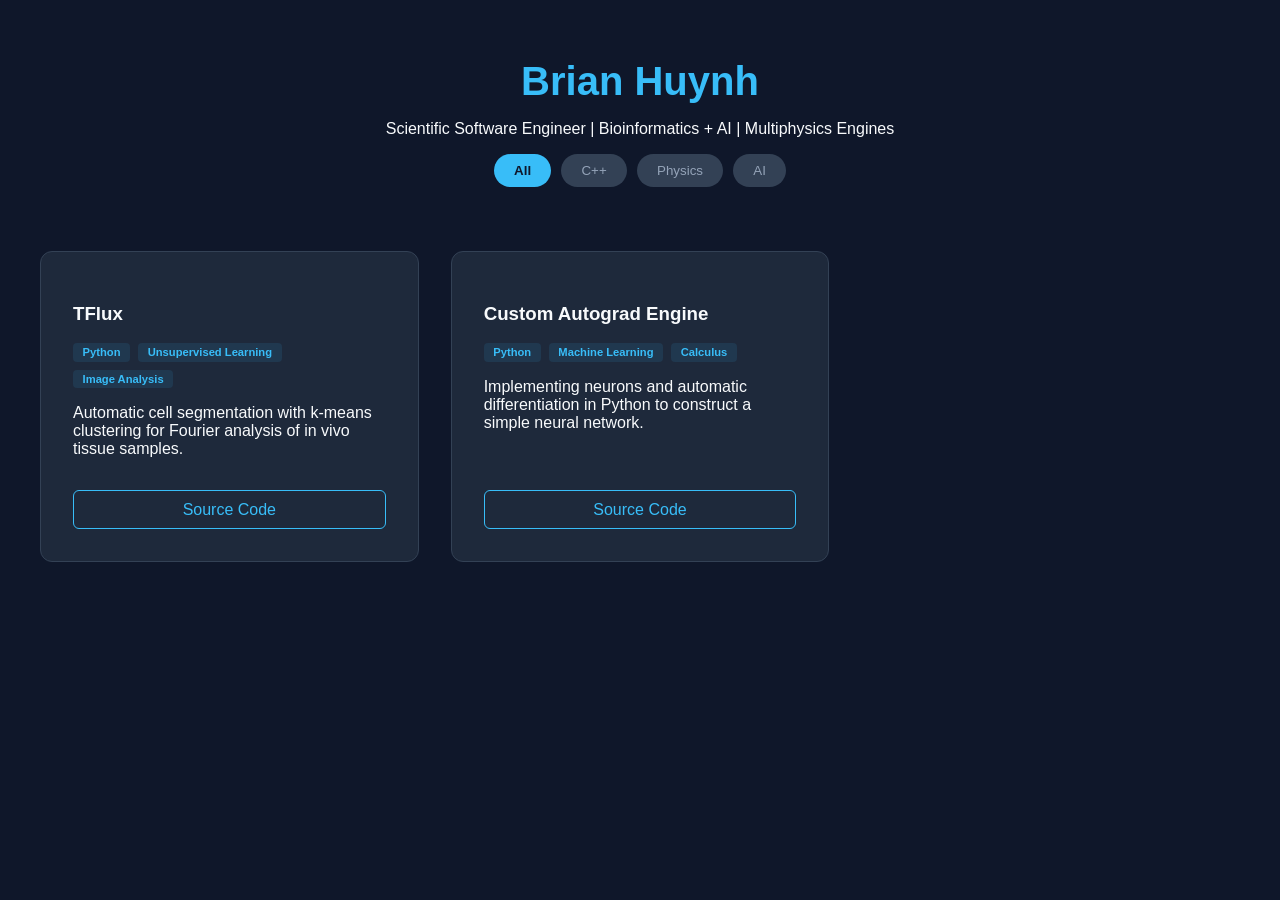
==== commit ade6c267: "Reformatting." ====
--- a/index.html
+++ b/index.html
@@ -4,158 +4,23 @@
     <meta charset="UTF-8">
     <meta name="viewport" content="width=device-width, initial-scale=1.0">
     <title>Brian Huynh</title>
-    <style>
-        :root {
-            --bg: #0f172a;
-            --card-bg: #1e293b;
-            --text-main: #f8fafc;
-            --text-dim: #94a3b8;
-            --accent: #38bdf8; /* Science Blue */
-            --tag-bg: #334155;
-        }
-
-        body {
-            font-family: 'Inter', -apple-system, sans-serif;
-            background-color: var(--bg);
-            color: var(--text-main);
-            margin: 0;
-            padding: 2rem;
-            line-height: 1.5;
-        }
-
-        header {
-            max-width: 1000px;
-            margin: 0 auto 3rem auto;
-            text-align: center;
-        }
-
-        h1 { font-size: 2.5rem; margin-bottom: 0.5rem; color: var(--accent); }
-        p.subtitle { font-size: 1.2rem; color: var(--text-dim); }
-
-        /* The Project Grid */
-        #project-grid {
-            display: grid;
-            grid-template-columns: repeat(auto-fill, minmax(300px, 1fr));
-            gap: 1.5rem;
-            max-width: 1200px;
-            margin: 0 auto;
-        }
-
-        /* Project Box Styling */
-        .project-card {
-            background: var(--card-bg);
-            border: 1px solid #334155;
-            border-radius: 12px;
-            padding: 1.5rem;
-            transition: transform 0.2s ease, border-color 0.2s ease;
-            display: flex;
-            flex-direction: column;
-            justify-content: space-between;
-        }
-
-        .project-card:hover {
-            transform: translateY(-5px);
-            border-color: var(--accent);
-        }
-
-        h3 { margin-top: 0; color: var(--text-main); }
-        .desc { color: var(--text-dim); font-size: 0.95rem; margin-bottom: 1.5rem; }
-
-        /* Tag Styling */
-        .tags { display: flex; flex-wrap: wrap; gap: 0.5rem; margin-bottom: 1rem; }
-        .tag {
-            background: var(--tag-bg);
-            color: var(--accent);
-            font-size: 0.75rem;
-            padding: 0.2rem 0.6rem;
-            border-radius: 4px;
-            font-weight: 600;
-            text-transform: uppercase;
-        }
-
-        .link-btn {
-            text-decoration: none;
-            color: var(--accent);
-            font-weight: bold;
-            font-size: 0.9rem;
-            border: 1px solid var(--accent);
-            padding: 0.5rem 1rem;
-            border-radius: 6px;
-            text-align: center;
-            transition: 0.2s;
-        }
-
-        .link-btn:hover {
-            background: var(--accent);
-            color: var(--bg);
-        }
-    </style>
+    <link rel="stylesheet" href="style.css">
 </head>
 <body>
-
     <header>
         <h1>Brian Huynh</h1>
-        <!-- <p class="subtitle">C++ Engineer | Physics Engines | Robotics Simulation</p>
-        <p>Specializing in high-fidelity virtual environments for Embodied AI.</p> -->
-        <p class="subtitle">Scientific Software Engineer | Data Science | Multiphysics Simulation</p>
+        <p>Scientific Software Engineer | Bioinformatics + AI | Multiphysics Engines</p>
+        
+        <div class="filter-container">
+            <button class="filter-btn active">All</button>
+            <button class="filter-btn">C++</button>
+            <button class="filter-btn">Physics</button>
+            <button class="filter-btn">AI</button>
+        </div>
     </header>
 
-    <main id="project-grid">
-        </main>
+    <main id="project-grid"></main>
 
-    <script>
-        // ADD YOUR PROJECTS HERE
-        const projects = [
-            // {
-            //     title: "CubeSat Isaac Sim",
-            //     desc: "Orbital mechanics and ADCS simulation in NVIDIA Isaac Sim. Features RTX-based star tracker simulation and magnetorquer physics.",
-            //     tags: ["C++", "Isaac Sim", "PhysX"],
-            //     link: "https://github.com/bhuynh103/cubesat"
-            // },
-            // {
-            //     title: "Custom 3D Physics Engine",
-            //     desc: "A lightweight rigid-body solver with GJK collision detection and sequential impulse constraints.",
-            //     tags: ["C++", "Linear Algebra", "OpenGL"],
-            //     link: "#"
-            // },
-            // {
-            //     title: "Synthetic Data Pipeline",
-            //     desc: "Automated generation of 100k+ labeled images for robot grasp detection using domain randomization.",
-            //     tags: ["Python", "Omniverse", "Deep Learning"],
-            //     link: "#"
-            // },
-            {
-                title: "TFlux",
-                desc: "Automatic cell segmentation with k-means clustering for Fourier analysis of in vivo tissue samples.",
-                tags: ["Python", "Unsupervised Learning", "Image Analysis"],
-                link: "#"
-            },
-            {
-                title: "Custom Autograd Engine",
-                desc: "Implementing neurons and automatic differentiation in Python to construct a simple neural network.",
-                tags: ["Python", "Machine Learning", "Calculus"],
-                link: "#"
-            },
-        ];
-
-        const grid = document.getElementById('project-grid');
-
-        projects.forEach(p => {
-            const card = document.createElement('div');
-            card.className = 'project-card';
-            
-            const tagsHTML = p.tags.map(t => `<span class="tag">${t}</span>`).join('');
-            
-            card.innerHTML = `
-                <div>
-                    <h3>${p.title}</h3>
-                    <div class="tags">${tagsHTML}</div>
-                    <p class="desc">${p.desc}</p>
-                </div>
-                <a href="${p.link}" class="link-btn" target="_blank">View Project</a>
-            `;
-            grid.appendChild(card);
-        });
-    </script>
+    <script src="script.js"></script>
 </body>
 </html>
--- a/style.css
+++ b/style.css
@@ -0,0 +1,102 @@
+:root {
+    --bg: #0f172a;
+    --card-bg: #1e293b;
+    --text-main: #f8fafc;
+    --text-dim: #94a3b8;
+    --accent: #38bdf8; 
+    --tag-bg: #334155;
+    --transition: all 0.25s cubic-bezier(0.4, 0, 0.2, 1);
+}
+
+body {
+    font-family: 'Inter', -apple-system, sans-serif;
+    background-color: var(--bg);
+    color: var(--text-main);
+    margin: 0;
+    padding: 2rem;
+}
+
+header {
+    max-width: 800px;
+    margin: 0 auto 4rem auto;
+    text-align: center;
+}
+
+h1 { font-size: 2.5rem; margin-bottom: 0.5rem; color: var(--accent); }
+
+/* Filter Buttons Container */
+.filter-container {
+    display: flex;
+    justify-content: center;
+    gap: 10px;
+    margin-bottom: 3rem;
+    flex-wrap: wrap;
+}
+
+.filter-btn {
+    background: var(--tag-bg);
+    border: 1px solid transparent;
+    color: var(--text-dim);
+    padding: 0.5rem 1.2rem;
+    border-radius: 20px;
+    cursor: pointer;
+    transition: var(--transition);
+}
+
+.filter-btn.active, .filter-btn:hover {
+    background: var(--accent);
+    color: var(--bg);
+    font-weight: bold;
+}
+
+/* The Grid */
+#project-grid {
+    display: grid;
+    grid-template-columns: repeat(auto-fill, minmax(320px, 1fr));
+    gap: 2rem;
+    max-width: 1200px;
+    margin: 0 auto;
+}
+
+/* Project Card */
+.project-card {
+    background: var(--card-bg);
+    border: 1px solid #334155;
+    border-radius: 12px;
+    padding: 2rem;
+    display: flex;
+    flex-direction: column;
+    justify-content: space-between;
+    transition: var(--transition);
+}
+
+.project-card.hidden { display: none; }
+
+.project-card:hover {
+    transform: translateY(-8px);
+    border-color: var(--accent);
+    box-shadow: 0 10px 30px -10px rgba(56, 189, 248, 0.2);
+}
+
+.tags { display: flex; flex-wrap: wrap; gap: 0.5rem; margin: 1rem 0; }
+.tag {
+    background: rgba(56, 189, 248, 0.1);
+    color: var(--accent);
+    font-size: 0.7rem;
+    padding: 0.2rem 0.6rem;
+    border-radius: 4px;
+    font-weight: 700;
+}
+
+.link-btn {
+    text-decoration: none;
+    color: var(--accent);
+    border: 1px solid var(--accent);
+    padding: 0.6rem;
+    border-radius: 6px;
+    text-align: center;
+    transition: var(--transition);
+    margin-top: 1rem;
+}
+
+.link-btn:hover { background: var(--accent); color: var(--bg); }
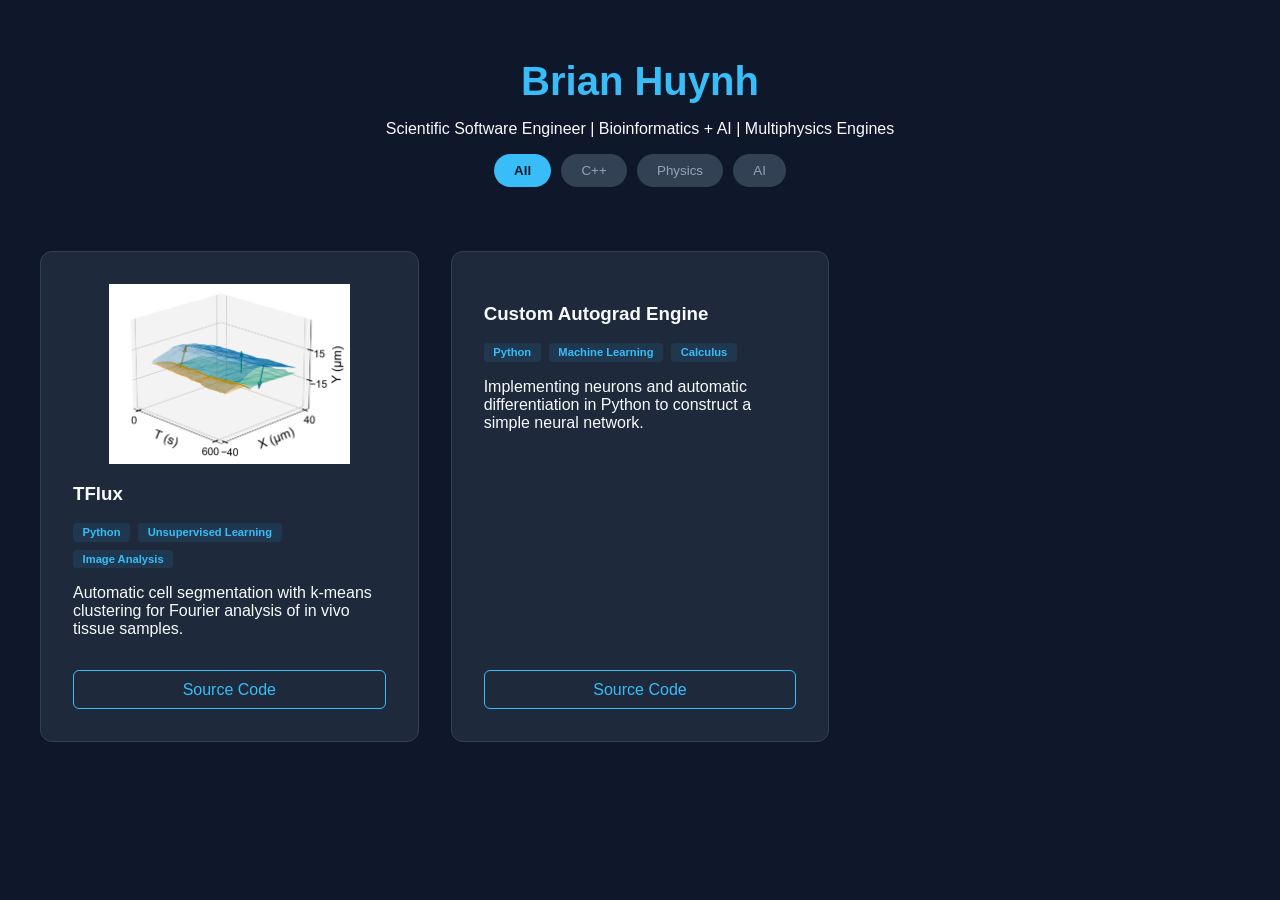
==== commit 34d68d69: "Add pictures" ====
--- a/index.html
+++ b/index.html
@@ -3,7 +3,7 @@
 <head>
     <meta charset="UTF-8">
     <meta name="viewport" content="width=device-width, initial-scale=1.0">
-    <title>Brian Huynh</title>
+    <title>Brian Huynh Portfolio</title>
     <link rel="stylesheet" href="style.css">
 </head>
 <body>
--- a/style.css
+++ b/style.css
@@ -78,6 +78,14 @@
     box-shadow: 0 10px 30px -10px rgba(56, 189, 248, 0.2);
 }
 
+.project-img {
+    width: 100%;
+    height: 180px;
+    object-fit: contain;
+    border-radius: 8px 8px 0 0;  /* rounds top corners to match card */
+    display: block;
+}
+
 .tags { display: flex; flex-wrap: wrap; gap: 0.5rem; margin: 1rem 0; }
 .tag {
     background: rgba(56, 189, 248, 0.1);
